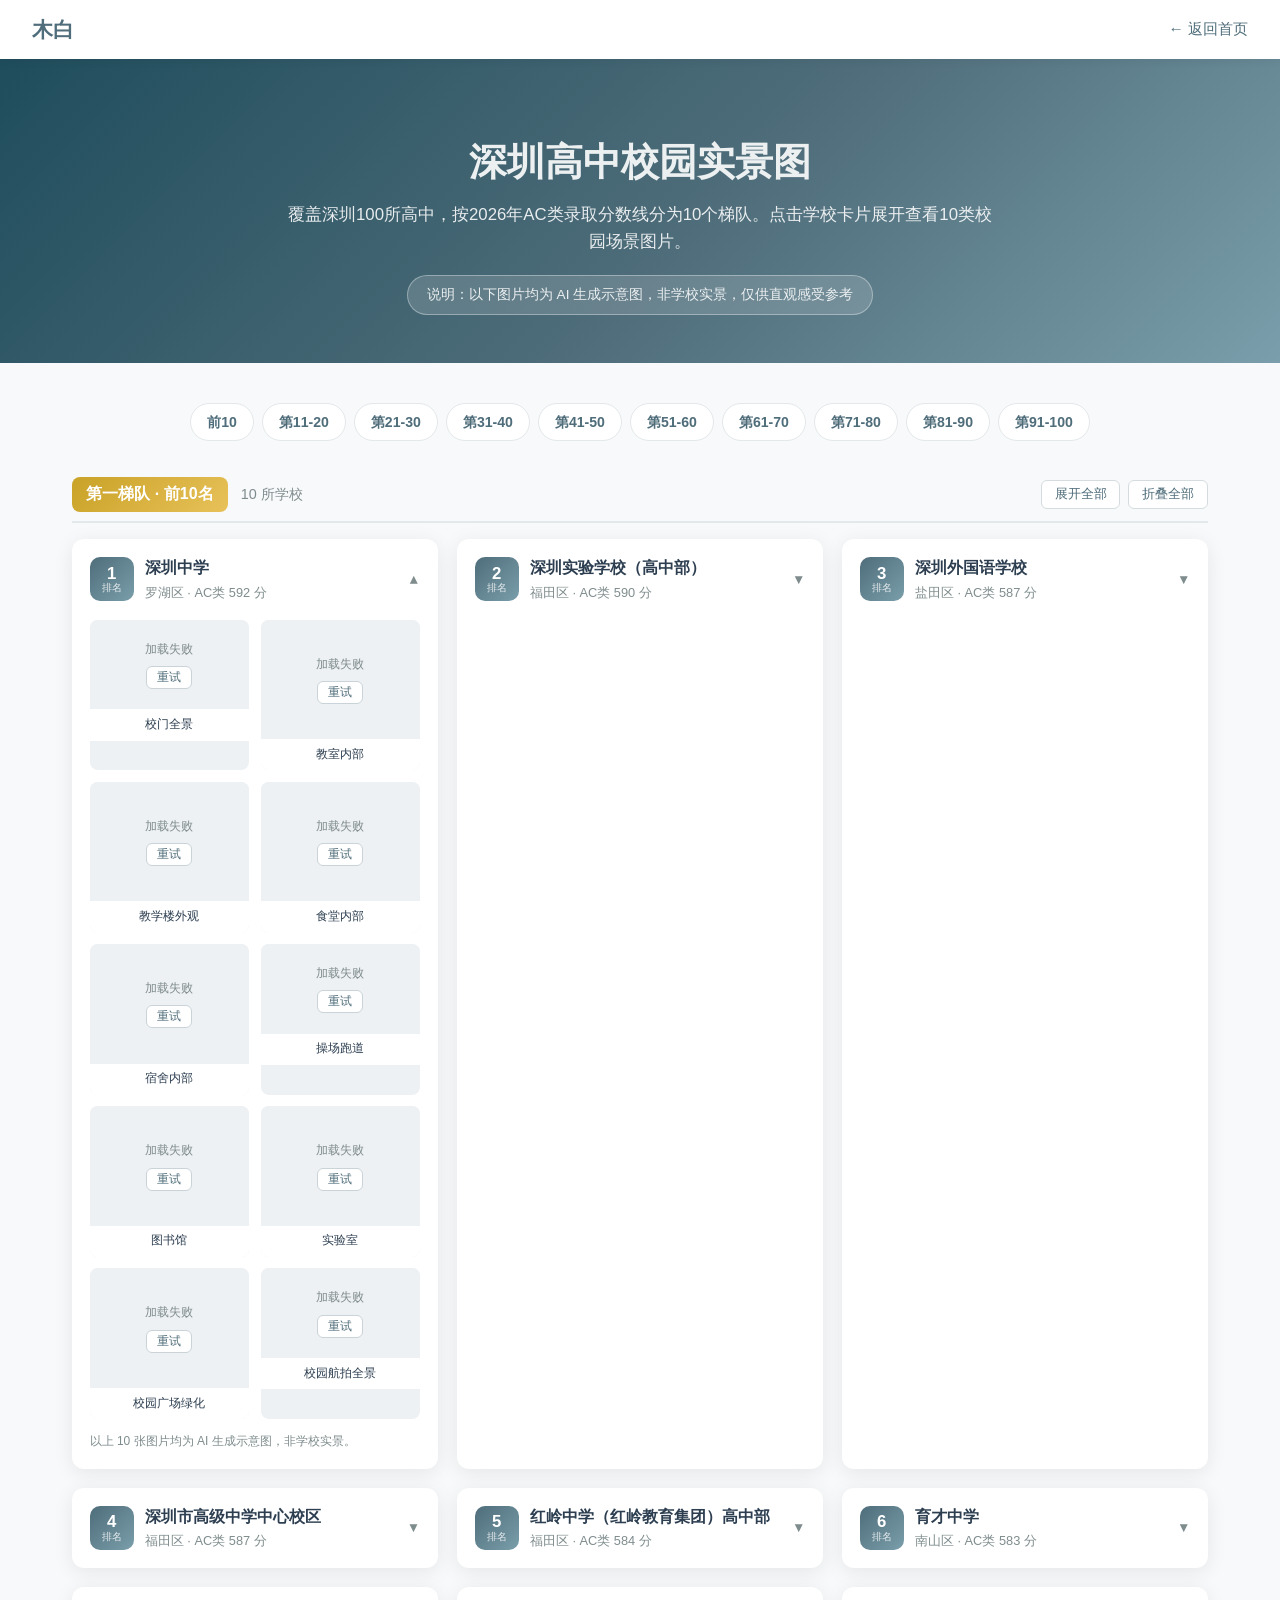
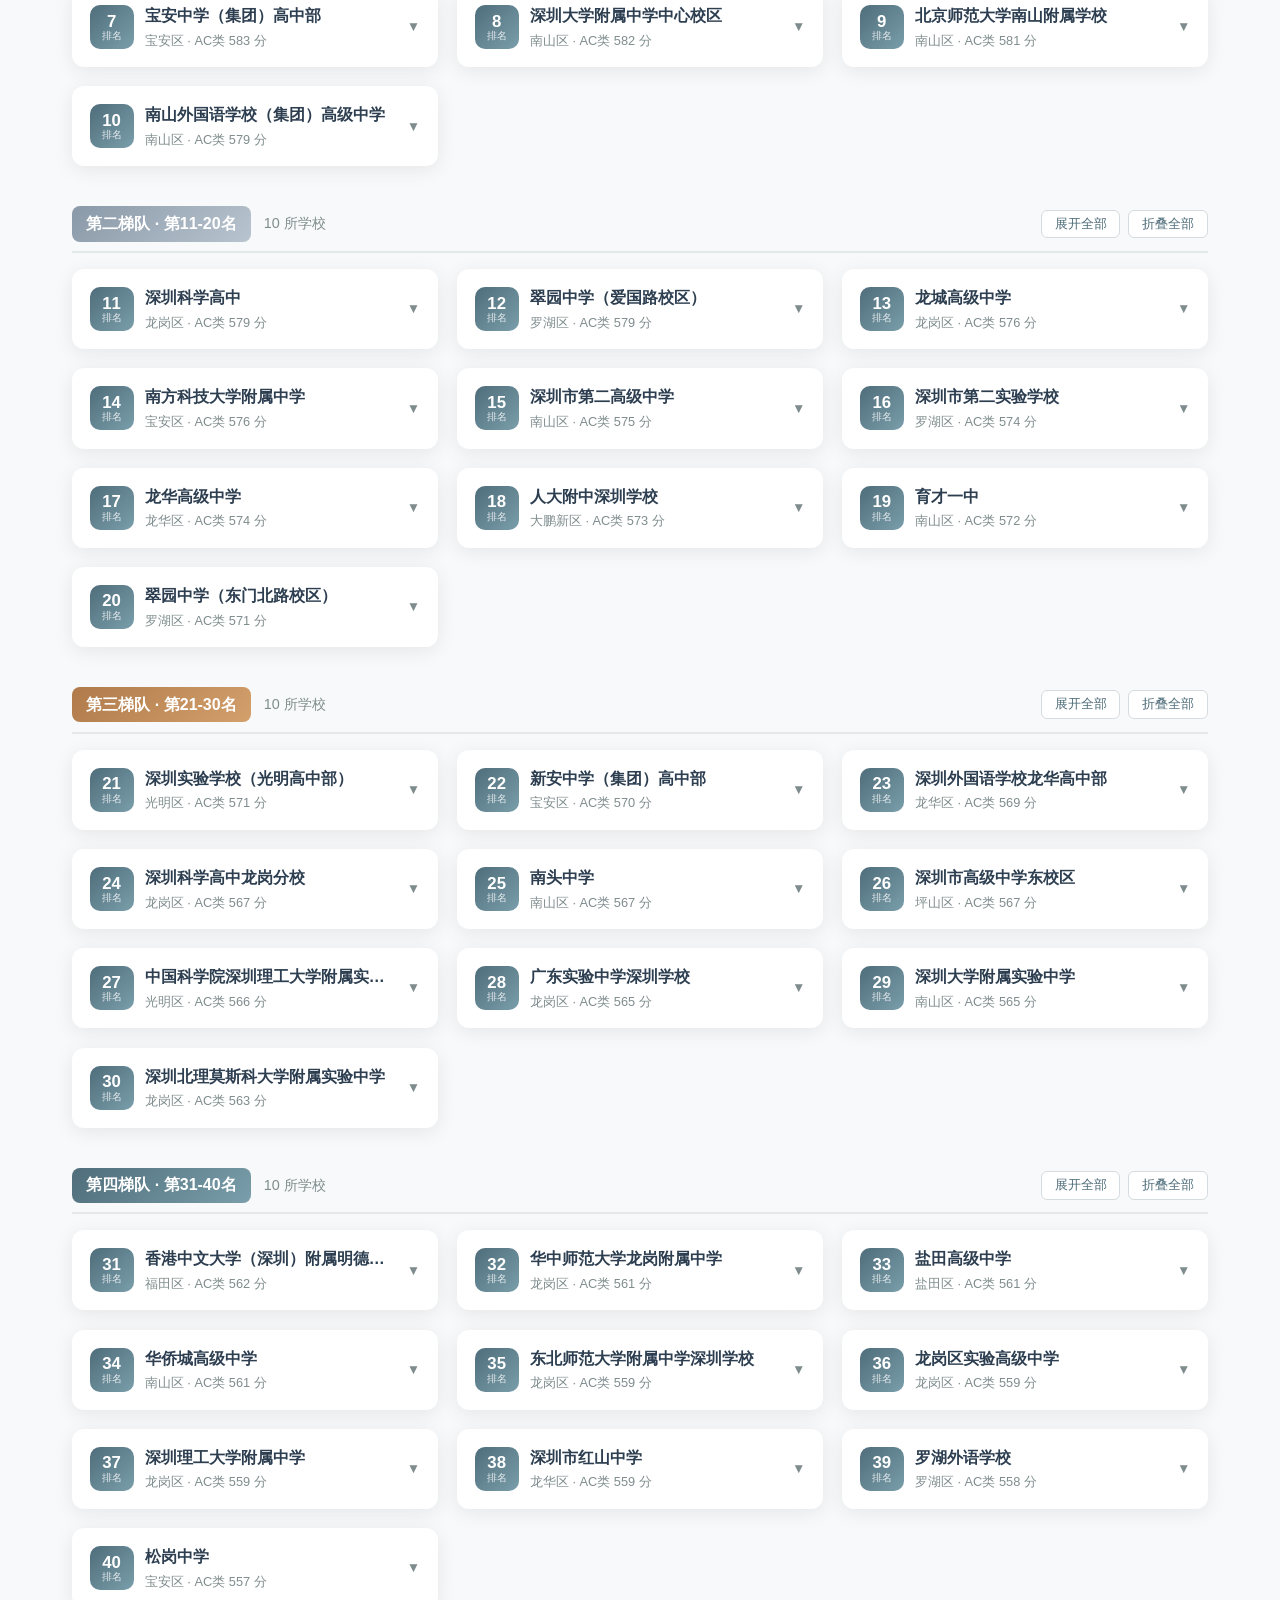
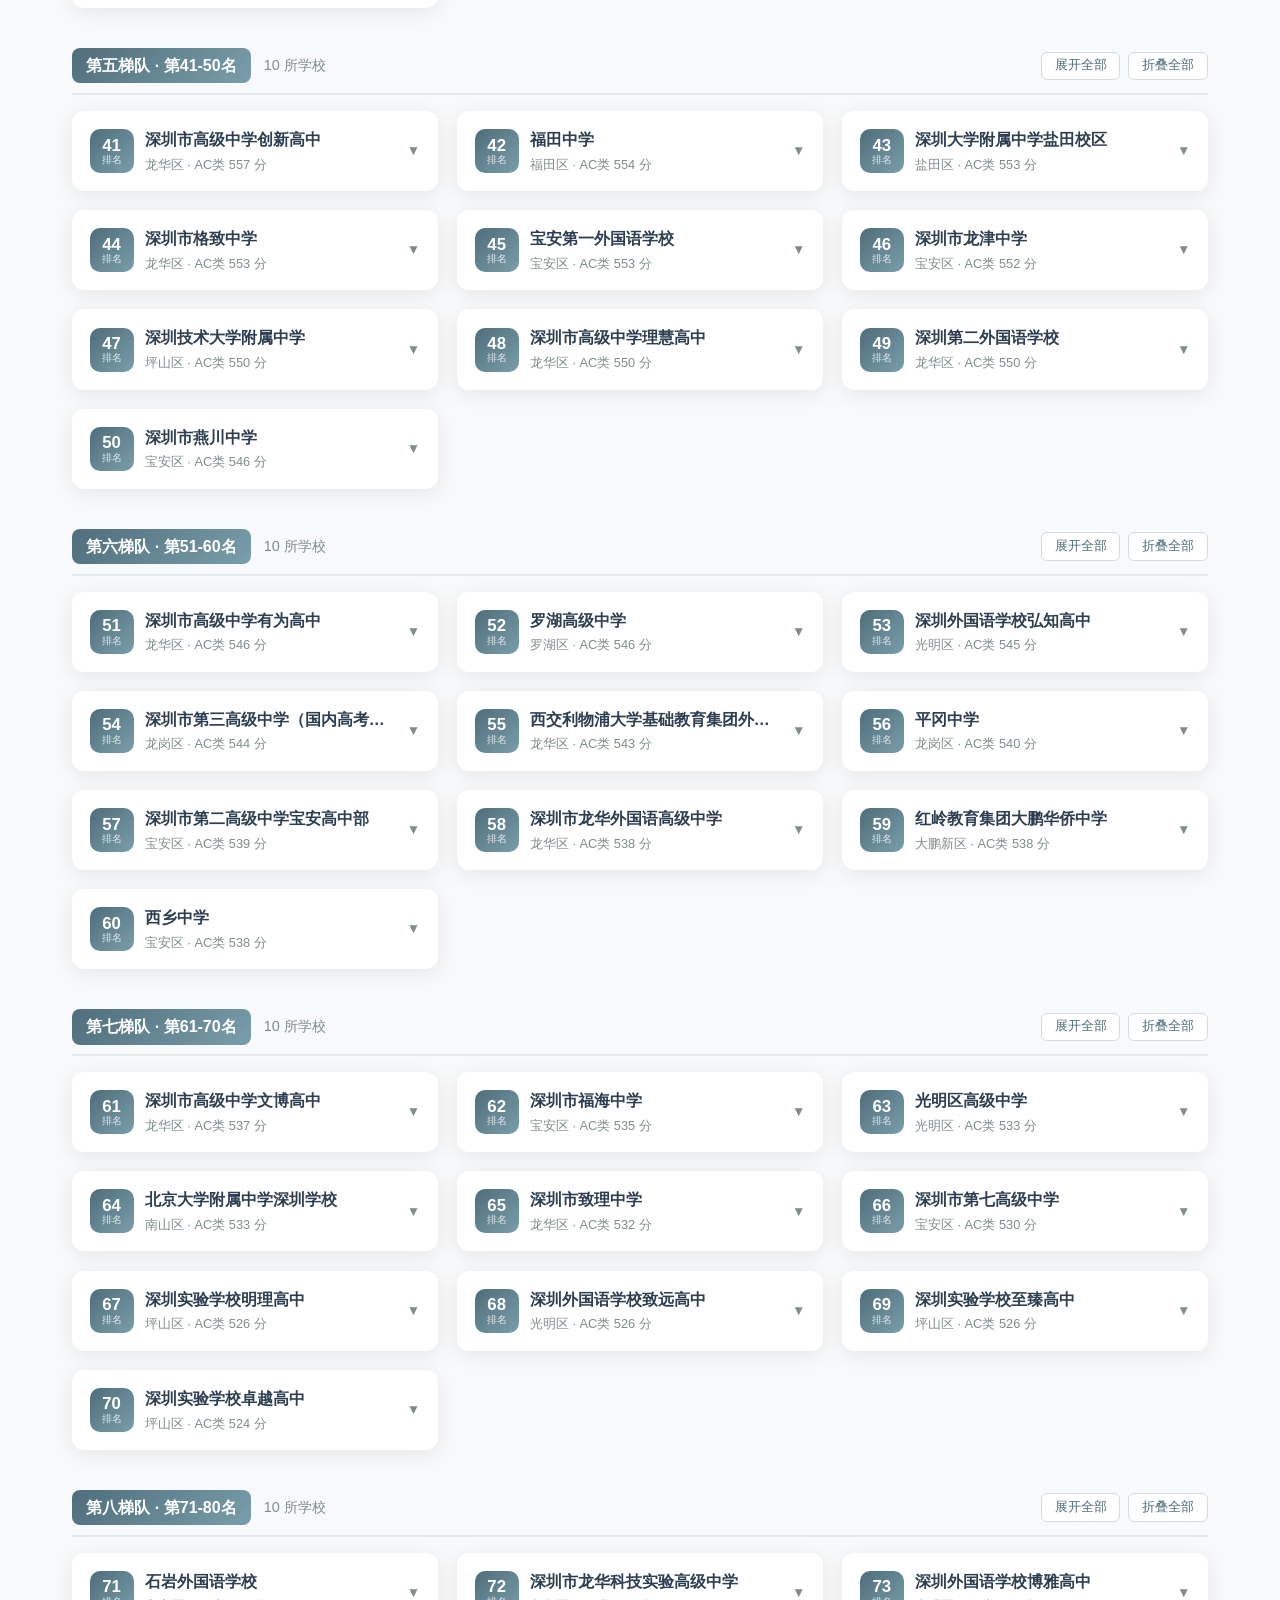
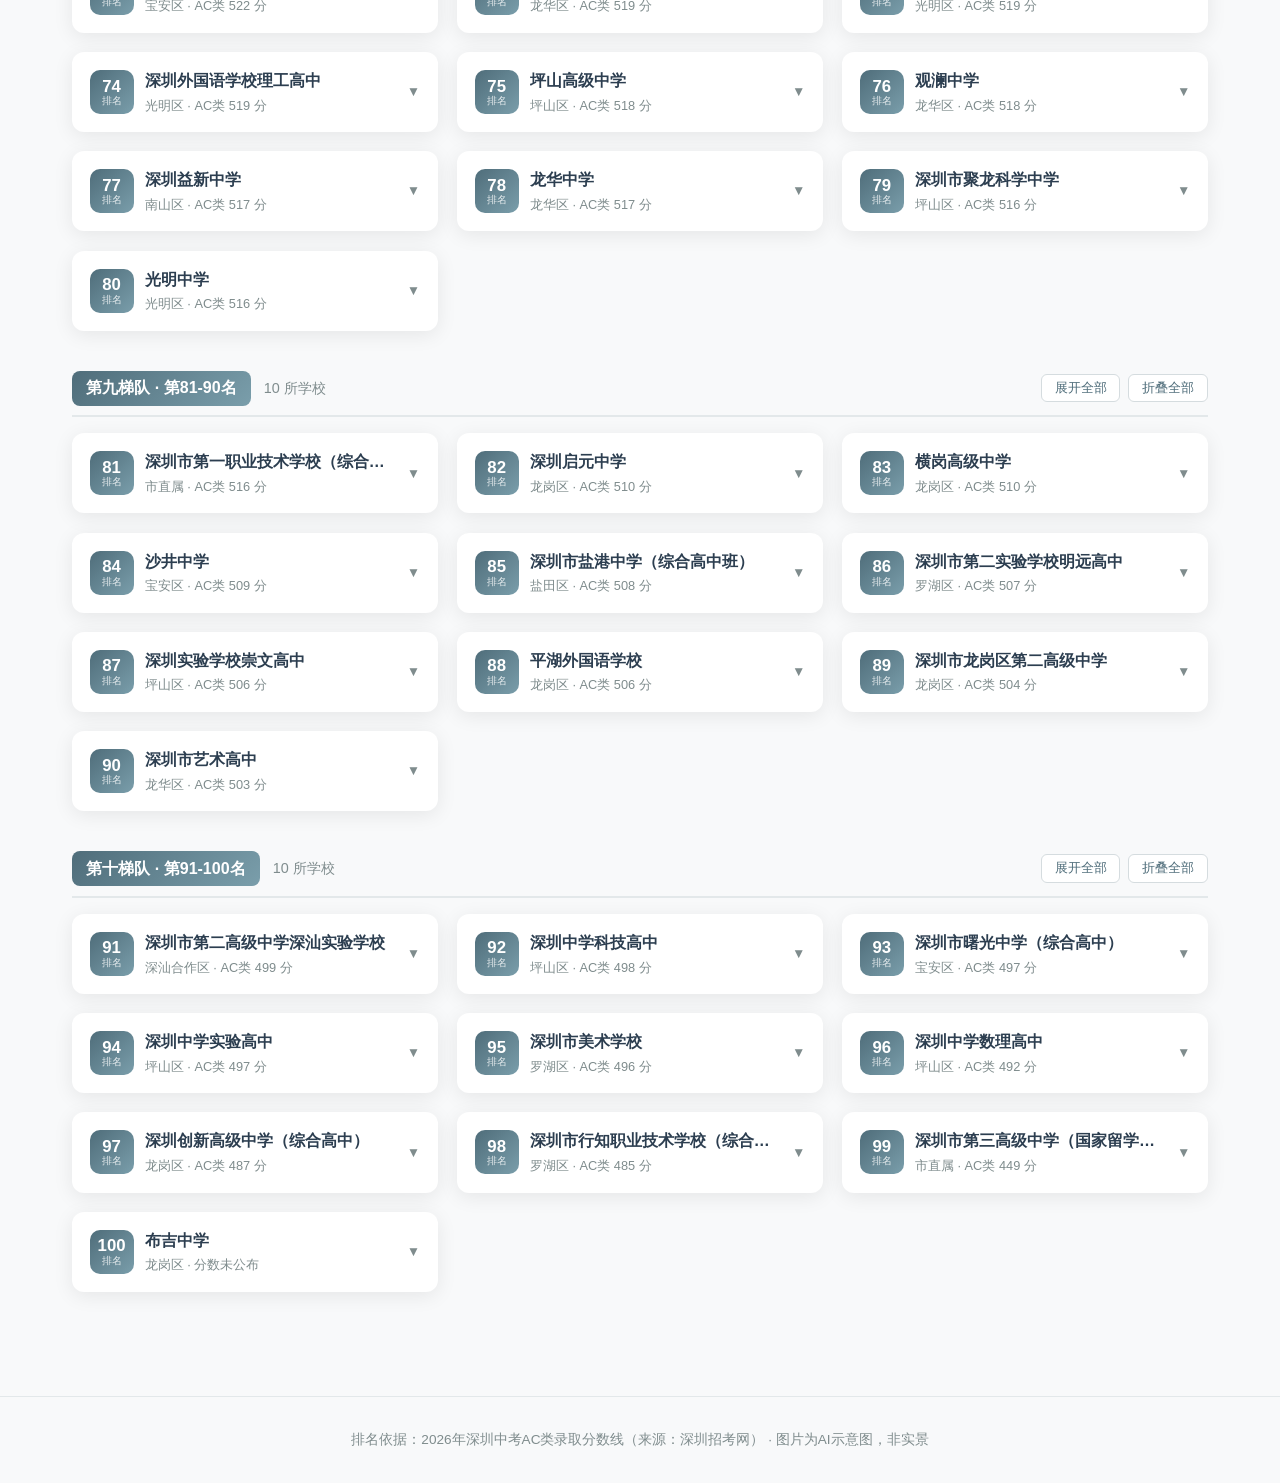
==== campus-gallery/index.html @ 6fadd3e1 "Add files via upload" ====
<!DOCTYPE html>
<html lang="zh-CN">
<head>
<meta charset="UTF-8">
<meta name="viewport" content="width=device-width, initial-scale=1.0">
<meta name="description" content="深圳100所高中校园实景图（AI示意图），按录取分数线分为10个梯队，每所学校含校门全景、教室、食堂、宿舍、操场、图书馆等10类图片。">
<meta property="og:title" content="深圳高中校园实景图 - 木白">
<meta property="og:description" content="100所高中按梯队分层展示，每所10类校园场景AI示意图。">
<meta property="og:type" content="website">
<meta property="og:url" content="https://mubai.net.cn/campus-gallery/">
<meta property="og:image" content="https://mubai.net.cn/avatar.jpg">
<link rel="canonical" href="https://mubai.net.cn/campus-gallery/">
<link rel="icon" href="../avatar.jpg" type="image/jpeg">
<link rel="apple-touch-icon" href="../avatar.jpg">
<title>深圳高中校园实景图 - 木白</title>
<style>
* { margin: 0; padding: 0; box-sizing: border-box; }

:root {
    --primary: #4f6d7a;
    --primary-light: #7a9eab;
    --accent: #e8a87c;
    --bg-light: #f8f9fa;
    --text-dark: #2c3e50;
    --text-light: #ecf0f1;
    --text-muted: #7f8c8d;
    --card-bg: #ffffff;
    --border-radius: 12px;
    --shadow: 0 4px 20px rgba(0, 0, 0, 0.08);
    --shadow-hover: 0 8px 30px rgba(0, 0, 0, 0.15);
    --transition: all 0.3s ease;
}

html { scroll-behavior: smooth; }

body {
    font-family: -apple-system, BlinkMacSystemFont, "Segoe UI", "PingFang SC", "Hiragino Sans GB", "Microsoft YaHei", sans-serif;
    background: var(--bg-light);
    color: var(--text-dark);
    line-height: 1.6;
}

nav {
    position: sticky;
    top: 0;
    width: 100%;
    background: rgba(255, 255, 255, 0.95);
    backdrop-filter: blur(10px);
    box-shadow: 0 2px 10px rgba(0, 0, 0, 0.05);
    z-index: 100;
    display: flex;
    justify-content: space-between;
    align-items: center;
    padding: 0.8rem 2rem;
}
nav .logo { font-size: 1.3rem; font-weight: 700; color: var(--primary); text-decoration: none; }
nav .back-btn { text-decoration: none; color: var(--primary); font-size: 0.95rem; font-weight: 500; transition: var(--transition); }
nav .back-btn:hover { color: var(--accent); }

.page-hero {
    background: linear-gradient(135deg, #1f4d5c 0%, #4f6d7a 55%, #7a9eab 100%);
    color: var(--text-light);
    padding: 4.5rem 2rem 3rem;
    text-align: center;
}
.page-hero h1 { font-size: 2.4rem; font-weight: 700; margin-bottom: 0.6rem; }
.page-hero p { font-size: 1.05rem; color: rgba(255, 255, 255, 0.88); max-width: 720px; margin: 0 auto; }
.hero-note {
    display: inline-block;
    margin-top: 1.2rem;
    padding: 0.5rem 1.2rem;
    background: rgba(255, 255, 255, 0.15);
    border: 1px solid rgba(255, 255, 255, 0.35);
    border-radius: 999px;
    font-size: 0.85rem;
}

.container { max-width: 1200px; margin: 0 auto; padding: 2.5rem 2rem 4rem; }

.tier-nav {
    display: flex;
    flex-wrap: wrap;
    gap: 0.5rem;
    justify-content: center;
    margin-bottom: 2.2rem;
}
.tier-nav a {
    padding: 0.45rem 1rem;
    background: var(--card-bg);
    border: 1px solid #e3e8ea;
    border-radius: 999px;
    color: var(--primary);
    text-decoration: none;
    font-size: 0.88rem;
    font-weight: 600;
    transition: var(--transition);
}
.tier-nav a:hover { background: var(--primary); color: #fff; }

.tier-section { margin-bottom: 2.5rem; }

.tier-header {
    display: flex;
    align-items: center;
    gap: 0.8rem;
    flex-wrap: wrap;
    margin-bottom: 1rem;
    padding-bottom: 0.6rem;
    border-bottom: 2px solid #e3e8ea;
}
.tier-badge {
    padding: 0.3rem 0.9rem;
    border-radius: 8px;
    color: #fff;
    font-weight: 700;
    font-size: 1rem;
}
.tier-1 .tier-badge { background: linear-gradient(135deg, #c9a227, #e8c15a); }
.tier-2 .tier-badge { background: linear-gradient(135deg, #8a99a8, #b8c4cf); }
.tier-3 .tier-badge { background: linear-gradient(135deg, #b07a4a, #d3a06c); }
.tier-badge.tier-default { background: linear-gradient(135deg, #4f6d7a, #7a9eab); }
.tier-range { font-size: 0.9rem; color: var(--text-muted); }
.tier-actions { margin-left: auto; display: flex; gap: 0.5rem; }
.tier-actions button {
    padding: 0.3rem 0.8rem;
    border: 1px solid #d5dcdf;
    background: #fff;
    border-radius: 6px;
    color: var(--primary);
    font-size: 0.8rem;
    cursor: pointer;
    transition: var(--transition);
}
.tier-actions button:hover { background: var(--primary); color: #fff; border-color: var(--primary); }

.school-grid {
    display: grid;
    grid-template-columns: repeat(auto-fill, minmax(340px, 1fr));
    gap: 1.2rem;
}

.school-card {
    background: var(--card-bg);
    border-radius: var(--border-radius);
    box-shadow: var(--shadow);
    overflow: hidden;
    transition: var(--transition);
}
.school-card:hover { box-shadow: var(--shadow-hover); }

.school-head {
    display: flex;
    align-items: center;
    gap: 0.7rem;
    padding: 1rem 1.1rem;
    cursor: pointer;
    user-select: none;
}
.rank-badge {
    flex-shrink: 0;
    width: 44px;
    height: 44px;
    border-radius: 10px;
    background: linear-gradient(135deg, var(--primary), var(--primary-light));
    color: #fff;
    display: flex;
    flex-direction: column;
    align-items: center;
    justify-content: center;
    line-height: 1.1;
}
.rank-badge .rk-num { font-size: 1.05rem; font-weight: 700; }
.rank-badge .rk-label { font-size: 0.6rem; opacity: 0.85; }
.school-meta { flex: 1; min-width: 0; }
.school-name {
    font-size: 1rem;
    font-weight: 700;
    white-space: nowrap;
    overflow: hidden;
    text-overflow: ellipsis;
}
.school-sub { font-size: 0.8rem; color: var(--text-muted); margin-top: 2px; }
.expand-arrow {
    flex-shrink: 0;
    font-size: 0.85rem;
    color: var(--text-muted);
    transition: transform 0.3s ease;
}
.school-card.open .expand-arrow { transform: rotate(180deg); }

.school-body {
    display: none;
    padding: 0 1.1rem 1.1rem;
}
.school-card.open .school-body { display: block; }

.photo-grid {
    display: grid;
    grid-template-columns: repeat(2, 1fr);
    gap: 0.7rem;
}
.photo-item { border-radius: 8px; overflow: hidden; background: #eef1f3; }
.photo-frame {
    position: relative;
    width: 100%;
    aspect-ratio: 4 / 3;
    background: #eef1f3;
}
.photo-frame.wide { aspect-ratio: 16 / 9; }
.photo-frame img {
    position: absolute;
    inset: 0;
    width: 100%;
    height: 100%;
    object-fit: cover;
    display: block;
    cursor: zoom-in;
}
.photo-loading {
    position: absolute;
    inset: 0;
    display: flex;
    flex-direction: column;
    align-items: center;
    justify-content: center;
    gap: 6px;
    color: var(--text-muted);
    font-size: 0.72rem;
}
.spinner {
    width: 22px;
    height: 22px;
    border: 3px solid #d5dcdf;
    border-top-color: var(--primary);
    border-radius: 50%;
    animation: spin 0.9s linear infinite;
}
@keyframes spin { to { transform: rotate(360deg); } }
.photo-error {
    position: absolute;
    inset: 0;
    display: none;
    flex-direction: column;
    align-items: center;
    justify-content: center;
    gap: 4px;
    color: var(--text-muted);
    font-size: 0.72rem;
    text-align: center;
    padding: 6px;
}
.photo-error button {
    margin-top: 4px;
    padding: 3px 10px;
    border: 1px solid #c9d3d8;
    background: #fff;
    border-radius: 6px;
    font-size: 0.72rem;
    color: var(--primary);
    cursor: pointer;
}
.photo-label {
    padding: 0.35rem 0.5rem;
    font-size: 0.78rem;
    color: var(--text-dark);
    background: #fff;
    text-align: center;
}

.ai-note {
    margin-top: 0.8rem;
    font-size: 0.75rem;
    color: var(--text-muted);
}

/* 灯箱 */
.modal-overlay {
    position: fixed;
    inset: 0;
    background: rgba(0, 0, 0, 0.85);
    display: none;
    align-items: center;
    justify-content: center;
    z-index: 1000;
    padding: 2rem;
}
.modal-overlay.active { display: flex; }
.modal-content { position: relative; max-width: 1000px; width: 100%; text-align: center; }
.modal-content img { max-width: 100%; max-height: 78vh; border-radius: 10px; }
.modal-caption { color: #fff; margin-top: 0.8rem; font-size: 0.95rem; }
.modal-close {
    position: absolute;
    top: -14px;
    right: -8px;
    width: 36px;
    height: 36px;
    border-radius: 50%;
    border: none;
    background: #fff;
    color: var(--text-dark);
    font-size: 1.2rem;
    cursor: pointer;
    box-shadow: 0 2px 10px rgba(0,0,0,0.3);
}

.page-footer {
    text-align: center;
    padding: 2rem;
    color: var(--text-muted);
    font-size: 0.85rem;
    border-top: 1px solid #e3e8ea;
}

@media (max-width: 640px) {
    .page-hero h1 { font-size: 1.7rem; }
    .container { padding: 1.5rem 1rem 3rem; }
    .school-grid { grid-template-columns: 1fr; }
    .tier-actions { margin-left: 0; }
}
</style>
</head>
<body>

<nav>
    <a href="../index.html" class="logo">木白</a>
    <a href="../index.html" class="back-btn">← 返回首页</a>
</nav>

<header class="page-hero">
    <h1>深圳高中校园实景图</h1>
    <p>覆盖深圳100所高中，按2026年AC类录取分数线分为10个梯队。点击学校卡片展开查看10类校园场景图片。</p>
    <span class="hero-note">说明：以下图片均为 AI 生成示意图，非学校实景，仅供直观感受参考</span>
</header>

<div class="container">
    <div class="tier-nav" id="tierNav"></div>
    <div id="tierContainer"></div>
</div>

<div class="modal-overlay" id="imageModal" onclick="closeModal()">
    <div class="modal-content" onclick="event.stopPropagation()">
        <button class="modal-close" onclick="closeModal()">×</button>
        <img id="modalImg" src="" alt="">
        <div class="modal-caption" id="modalCaption"></div>
    </div>
</div>

<footer class="page-footer">
    排名依据：2026年深圳中考AC类录取分数线（来源：深圳招考网） · 图片为AI示意图，非实景
</footer>

<script>
const SCHOOLS = [
["深圳中学","罗湖区",592],["深圳实验学校（高中部）","福田区",590],["深圳外国语学校","盐田区",587],["深圳市高级中学中心校区","福田区",587],["红岭中学（红岭教育集团）高中部","福田区",584],["育才中学","南山区",583],["宝安中学（集团）高中部","宝安区",583],["深圳大学附属中学中心校区","南山区",582],["北京师范大学南山附属学校","南山区",581],["南山外国语学校（集团）高级中学","南山区",579],
["深圳科学高中","龙岗区",579],["翠园中学（爱国路校区）","罗湖区",579],["龙城高级中学","龙岗区",576],["南方科技大学附属中学","宝安区",576],["深圳市第二高级中学","南山区",575],["深圳市第二实验学校","罗湖区",574],["龙华高级中学","龙华区",574],["人大附中深圳学校","大鹏新区",573],["育才一中","南山区",572],["翠园中学（东门北路校区）","罗湖区",571],
["深圳实验学校（光明高中部）","光明区",571],["新安中学（集团）高中部","宝安区",570],["深圳外国语学校龙华高中部","龙华区",569],["深圳科学高中龙岗分校","龙岗区",567],["南头中学","南山区",567],["深圳市高级中学东校区","坪山区",567],["中国科学院深圳理工大学附属实验高级中学","光明区",566],["广东实验中学深圳学校","龙岗区",565],["深圳大学附属实验中学","南山区",565],["深圳北理莫斯科大学附属实验中学","龙岗区",563],
["香港中文大学（深圳）附属明德高级中学","福田区",562],["华中师范大学龙岗附属中学","龙岗区",561],["盐田高级中学","盐田区",561],["华侨城高级中学","南山区",561],["东北师范大学附属中学深圳学校","龙岗区",559],["龙岗区实验高级中学","龙岗区",559],["深圳理工大学附属中学","龙岗区",559],["深圳市红山中学","龙华区",559],["罗湖外语学校","罗湖区",558],["松岗中学","宝安区",557],
["深圳市高级中学创新高中","龙华区",557],["福田中学","福田区",554],["深圳大学附属中学盐田校区","盐田区",553],["深圳市格致中学","龙华区",553],["宝安第一外国语学校","宝安区",553],["深圳市龙津中学","宝安区",552],["深圳技术大学附属中学","坪山区",550],["深圳市高级中学理慧高中","龙华区",550],["深圳第二外国语学校","龙华区",550],["深圳市燕川中学","宝安区",546],
["深圳市高级中学有为高中","龙华区",546],["罗湖高级中学","罗湖区",546],["深圳外国语学校弘知高中","光明区",545],["深圳市第三高级中学（国内高考班）","龙岗区",544],["西交利物浦大学基础教育集团外国语高级中学","龙华区",543],["平冈中学","龙岗区",540],["深圳市第二高级中学宝安高中部","宝安区",539],["深圳市龙华外国语高级中学","龙华区",538],["红岭教育集团大鹏华侨中学","大鹏新区",538],["西乡中学","宝安区",538],
["深圳市高级中学文博高中","龙华区",537],["深圳市福海中学","宝安区",535],["光明区高级中学","光明区",533],["北京大学附属中学深圳学校","南山区",533],["深圳市致理中学","龙华区",532],["深圳市第七高级中学","宝安区",530],["深圳实验学校明理高中","坪山区",526],["深圳外国语学校致远高中","光明区",526],["深圳实验学校至臻高中","坪山区",526],["深圳实验学校卓越高中","坪山区",524],
["石岩外国语学校","宝安区",522],["深圳市龙华科技实验高级中学","龙华区",519],["深圳外国语学校博雅高中","光明区",519],["深圳外国语学校理工高中","光明区",519],["坪山高级中学","坪山区",518],["观澜中学","龙华区",518],["深圳益新中学","南山区",517],["龙华中学","龙华区",517],["深圳市聚龙科学中学","坪山区",516],["光明中学","光明区",516],
["深圳市第一职业技术学校（综合高中班）","市直属",516],["深圳启元中学","龙岗区",510],["横岗高级中学","龙岗区",510],["沙井中学","宝安区",509],["深圳市盐港中学（综合高中班）","盐田区",508],["深圳市第二实验学校明远高中","罗湖区",507],["深圳实验学校崇文高中","坪山区",506],["平湖外国语学校","龙岗区",506],["深圳市龙岗区第二高级中学","龙岗区",504],["深圳市艺术高中","龙华区",503],
["深圳市第二高级中学深汕实验学校","深汕合作区",499],["深圳中学科技高中","坪山区",498],["深圳市曙光中学（综合高中）","宝安区",497],["深圳中学实验高中","坪山区",497],["深圳市美术学校","罗湖区",496],["深圳中学数理高中","坪山区",492],["深圳创新高级中学（综合高中）","龙岗区",487],["深圳市行知职业技术学校（综合高中班）","罗湖区",485],["深圳市第三高级中学（国家留学基金会自费出国留学班）","市直属",449],["布吉中学","龙岗区",null]
];

const PHOTO_TYPES = [
  { label: "校门全景", desc: "学校正门全景，气派的校门与校名石碑，白天自然光", size: "landscape_16_9" },
  { label: "教室内部", desc: "教室内部，整齐排列的课桌椅、黑板与多媒体教学设备，明亮采光", size: "landscape_4_3" },
  { label: "教学楼外观", desc: "教学楼外观，现代化中学校园建筑立面，蓝天白云", size: "landscape_4_3" },
  { label: "食堂内部", desc: "学生食堂内部，干净整洁的餐桌椅与打饭窗口，明亮灯光", size: "landscape_4_3" },
  { label: "宿舍内部", desc: "学生宿舍内部，上下铺床铺与储物柜，整洁温馨", size: "landscape_4_3" },
  { label: "操场跑道", desc: "标准田径操场，红色塑胶跑道与绿色足球场，晴朗天气", size: "landscape_16_9" },
  { label: "图书馆", desc: "学校图书馆内部，成排书架与阅读桌椅，安静明亮", size: "landscape_4_3" },
  { label: "实验室", desc: "理科实验室，实验台、显微镜与仪器设备，现代教学环境", size: "landscape_4_3" },
  { label: "校园广场绿化", desc: "校园中心广场与绿化景观，树木草坪与步道，生机盎然", size: "landscape_4_3" },
  { label: "校园航拍全景", desc: "校园鸟瞰航拍全景，教学楼、操场、绿化带尽收眼底，黄昏光线", size: "landscape_16_9" }
];

const API_BASE = "https://trae-api-cn.mchost.guru/api/ide/v1/text_to_image";

function buildImageUrl(schoolName, type) {
    const prompt = "中国深圳" + schoolName + "的" + type.label + "，" + type.desc +
        "，写实摄影风格，高清细节，真实校园氛围，画面中不出现任何文字水印";
    return API_BASE + "?prompt=" + encodeURIComponent(prompt) + "&image_size=" + type.size;
}

function tierName(i) {
    if (i === 0) return "第一梯队 · 前10名";
    if (i === 9) return "第十梯队 · 第91-100名";
    return "第" + ["一","二","三","四","五","六","七","八","九","十"][i] + "梯队 · 第" + (i * 10 + 1) + "-" + (i * 10 + 10) + "名";
}

function escapeHtml(s) {
    return String(s).replace(/&/g, "&amp;").replace(/</g, "&lt;").replace(/>/g, "&gt;").replace(/"/g, "&quot;").replace(/'/g, "&#39;");
}

function renderTiers() {
    const nav = document.getElementById("tierNav");
    const container = document.getElementById("tierContainer");
    let navHtml = "", bodyHtml = "";

    for (let t = 0; t < 10; t++) {
        const schools = SCHOOLS.slice(t * 10, t * 10 + 10);
        const anchor = "tier-" + (t + 1);
        navHtml += '<a href="#' + anchor + '">' + (t === 0 ? "前10" : "第" + (t * 10 + 1) + "-" + (t * 10 + 10)) + "</a>";

        let cardsHtml = "";
        schools.forEach(function (s, idx) {
            const rank = t * 10 + idx + 1;
            const scoreTxt = s[2] === null ? "分数未公布" : "AC类 " + s[2] + " 分";
            cardsHtml +=
                '<div class="school-card" id="school-' + rank + '">' +
                    '<div class="school-head" onclick="toggleSchool(' + rank + ')">' +
                        '<div class="rank-badge"><span class="rk-num">' + rank + '</span><span class="rk-label">排名</span></div>' +
                        '<div class="school-meta">' +
                            '<div class="school-name" title="' + escapeHtml(s[0]) + '">' + escapeHtml(s[0]) + "</div>" +
                            '<div class="school-sub">' + escapeHtml(s[1]) + " · " + scoreTxt + "</div>" +
                        "</div>" +
                        '<span class="expand-arrow">▼</span>' +
                    "</div>" +
                    '<div class="school-body"><div class="photo-grid" data-school="' + rank + '"></div>' +
                    '<p class="ai-note">以上 10 张图片均为 AI 生成示意图，非学校实景。</p></div>' +
                "</div>";
        });

        bodyHtml +=
            '<section class="tier-section tier-' + (t < 3 ? t + 1 : "default") + '" id="' + anchor + '">' +
                '<div class="tier-header">' +
                    '<span class="tier-badge ' + (t >= 3 ? "tier-default" : "") + '">' + tierName(t) + "</span>" +
                    '<span class="tier-range">' + schools.length + " 所学校</span>" +
                    '<div class="tier-actions">' +
                        '<button onclick="setTierOpen(' + t + ', true)">展开全部</button>' +
                        '<button onclick="setTierOpen(' + t + ', false)">折叠全部</button>' +
                    "</div>" +
                "</div>" +
                '<div class="school-grid">' + cardsHtml + "</div>" +
            "</section>";
    }

    nav.innerHTML = navHtml;
    container.innerHTML = bodyHtml;
}

function toggleSchool(rank) {
    const card = document.getElementById("school-" + rank);
    const isOpen = card.classList.contains("open");
    if (isOpen) {
        card.classList.remove("open");
    } else {
        card.classList.add("open");
        loadPhotos(rank);
    }
}

function setTierOpen(t, open) {
    for (let i = 0; i < 10; i++) {
        const rank = t * 10 + i + 1;
        if (rank > SCHOOLS.length) break;
        const card = document.getElementById("school-" + rank);
        if (open && !card.classList.contains("open")) {
            card.classList.add("open");
            loadPhotos(rank, i * 220);
        } else if (!open) {
            card.classList.remove("open");
        }
    }
}

function loadPhotos(rank, staggerBase) {
    const grid = document.querySelector('.photo-grid[data-school="' + rank + '"]');
    if (grid.dataset.loaded === "1") return;
    grid.dataset.loaded = "1";

    const school = SCHOOLS[rank - 1];
    PHOTO_TYPES.forEach(function (type, i) {
        const item = document.createElement("div");
        item.className = "photo-item";
        item.innerHTML =
            '<div class="photo-frame ' + (type.size === "landscape_16_9" ? "wide" : "") + '">' +
                '<div class="photo-loading"><div class="spinner"></div><span>AI生成中，约需数秒</span></div>' +
                '<div class="photo-error"><span>加载失败</span><button type="button">重试</button></div>' +
            "</div>" +
            '<div class="photo-label">' + type.label + "</div>";
        grid.appendChild(item);

        const frame = item.querySelector(".photo-frame");
        const loading = item.querySelector(".photo-loading");
        const errorBox = item.querySelector(".photo-error");
        const retryBtn = item.querySelector(".photo-error button");

        function start(delay) {
            loading.style.display = "flex";
            errorBox.style.display = "none";
            setTimeout(function () {
                const img = new Image();
                img.alt = school[0] + " " + type.label + "（AI示意图）";
                img.onload = function () {
                    loading.style.display = "none";
                    frame.appendChild(img);
                    img.onclick = function () { openModal(img.src, school[0] + " · " + type.label + "（AI示意图，非实景）"); };
                };
                img.onerror = function () {
                    loading.style.display = "none";
                    errorBox.style.display = "flex";
                };
                img.src = buildImageUrl(school[0], type);
            }, delay);
        }

        retryBtn.onclick = function () { start(0); };
        start((staggerBase || 0) + i * 160);
    });
}

function openModal(url, caption) {
    document.getElementById("modalImg").src = url;
    document.getElementById("modalCaption").textContent = caption;
    document.getElementById("imageModal").classList.add("active");
}
function closeModal() {
    document.getElementById("imageModal").classList.remove("active");
}
document.addEventListener("keydown", function (e) {
    if (e.key === "Escape") closeModal();
});

renderTiers();
toggleSchool(1);
</script>
</body>
</html>
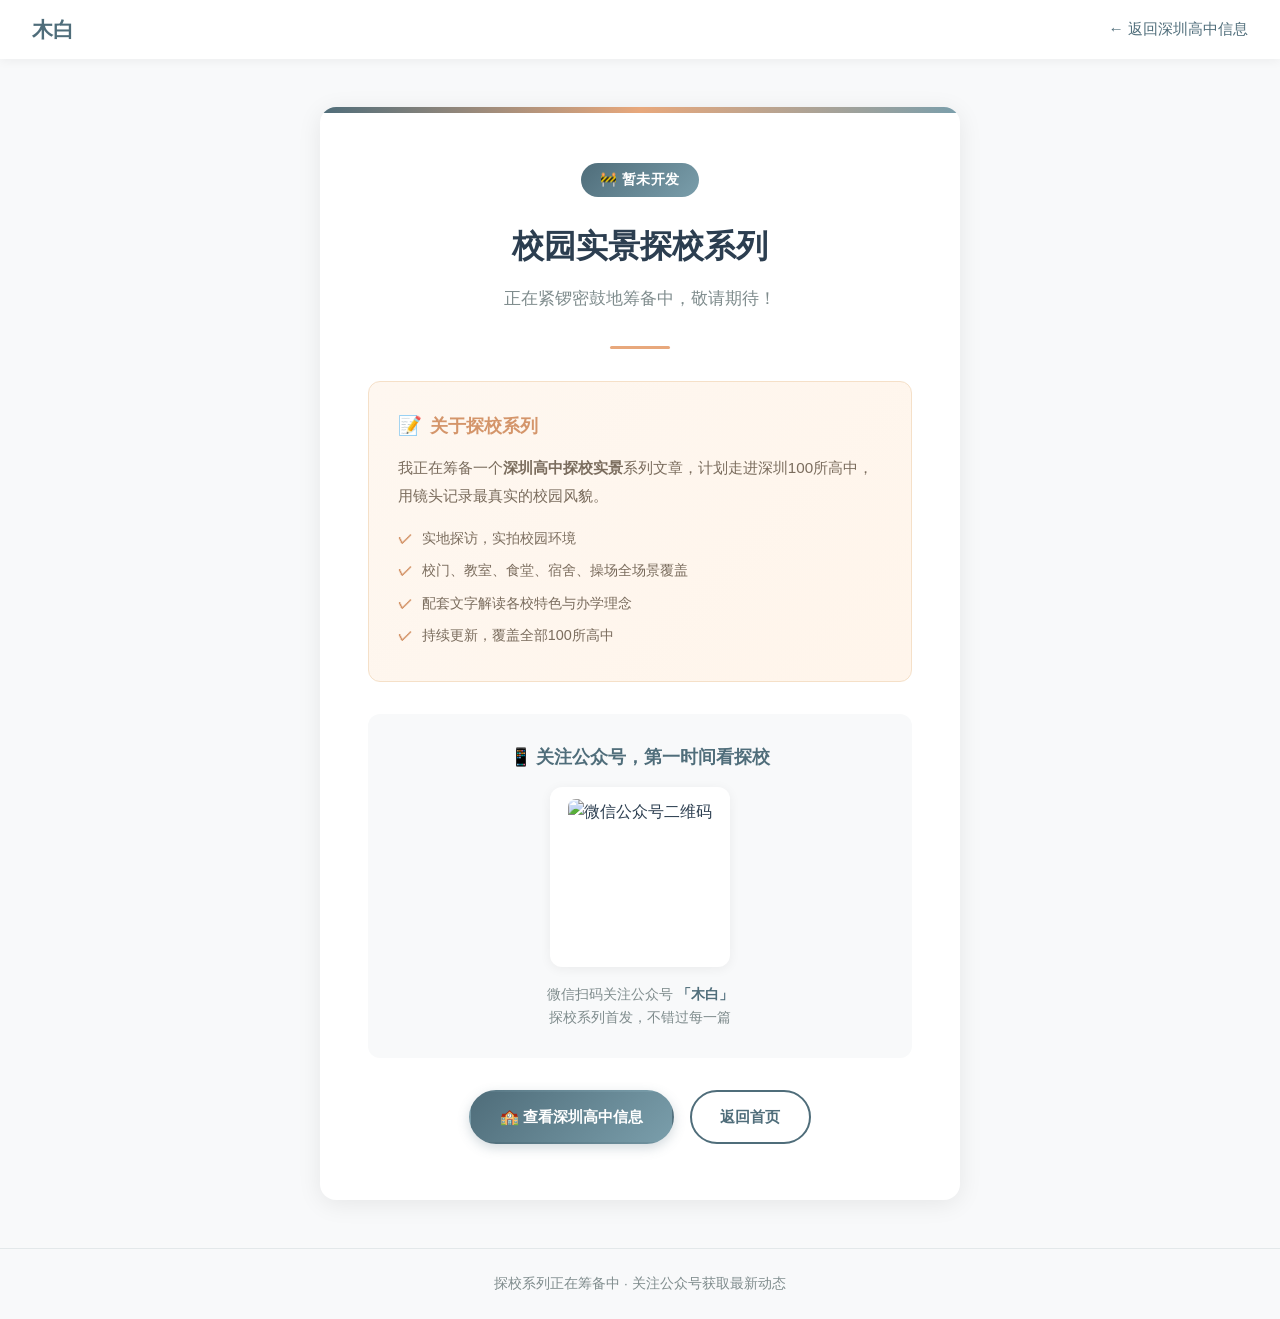
==== commit 6c3bac62: "Add files via upload" ====
--- a/campus-gallery/index.html
+++ b/campus-gallery/index.html
@@ -3,16 +3,16 @@
 <head>
 <meta charset="UTF-8">
 <meta name="viewport" content="width=device-width, initial-scale=1.0">
-<meta name="description" content="深圳100所高中校园实景图（AI示意图），按录取分数线分为10个梯队，每所学校含校门全景、教室、食堂、宿舍、操场、图书馆等10类图片。">
-<meta property="og:title" content="深圳高中校园实景图 - 木白">
-<meta property="og:description" content="100所高中按梯队分层展示，每所10类校园场景AI示意图。">
+<meta name="description" content="深圳高中校园实景探校系列 - 敬请期待。关注公众号获取深圳100所高中实地探校实拍图文。">
+<meta property="og:title" content="校园实景探校 - 敬请期待 | 木白">
+<meta property="og:description" content="深圳高中校园实景探校系列正在筹备中，关注公众号获取第一手探校实拍图文。">
 <meta property="og:type" content="website">
 <meta property="og:url" content="https://mubai.net.cn/campus-gallery/">
 <meta property="og:image" content="https://mubai.net.cn/avatar.jpg">
 <link rel="canonical" href="https://mubai.net.cn/campus-gallery/">
 <link rel="icon" href="../avatar.jpg" type="image/jpeg">
 <link rel="apple-touch-icon" href="../avatar.jpg">
-<title>深圳高中校园实景图 - 木白</title>
+<title>校园实景探校 - 敬请期待 | 木白</title>
 <style>
 * { margin: 0; padding: 0; box-sizing: border-box; }
 
@@ -20,14 +20,15 @@
     --primary: #4f6d7a;
     --primary-light: #7a9eab;
     --accent: #e8a87c;
+    --accent-dark: #d4956a;
     --bg-light: #f8f9fa;
     --text-dark: #2c3e50;
     --text-light: #ecf0f1;
     --text-muted: #7f8c8d;
     --card-bg: #ffffff;
-    --border-radius: 12px;
-    --shadow: 0 4px 20px rgba(0, 0, 0, 0.08);
-    --shadow-hover: 0 8px 30px rgba(0, 0, 0, 0.15);
+    --border-radius: 16px;
+    --shadow: 0 4px 24px rgba(0, 0, 0, 0.08);
+    --shadow-hover: 0 8px 32px rgba(0, 0, 0, 0.12);
     --transition: all 0.3s ease;
 }
 
@@ -38,6 +39,9 @@
     background: var(--bg-light);
     color: var(--text-dark);
     line-height: 1.6;
+    min-height: 100vh;
+    display: flex;
+    flex-direction: column;
 }
 
 nav {
@@ -57,265 +61,232 @@
 nav .back-btn { text-decoration: none; color: var(--primary); font-size: 0.95rem; font-weight: 500; transition: var(--transition); }
 nav .back-btn:hover { color: var(--accent); }
 
-.page-hero {
-    background: linear-gradient(135deg, #1f4d5c 0%, #4f6d7a 55%, #7a9eab 100%);
-    color: var(--text-light);
-    padding: 4.5rem 2rem 3rem;
-    text-align: center;
-}
-.page-hero h1 { font-size: 2.4rem; font-weight: 700; margin-bottom: 0.6rem; }
-.page-hero p { font-size: 1.05rem; color: rgba(255, 255, 255, 0.88); max-width: 720px; margin: 0 auto; }
-.hero-note {
-    display: inline-block;
-    margin-top: 1.2rem;
-    padding: 0.5rem 1.2rem;
-    background: rgba(255, 255, 255, 0.15);
-    border: 1px solid rgba(255, 255, 255, 0.35);
-    border-radius: 999px;
-    font-size: 0.85rem;
-}
-
-.container { max-width: 1200px; margin: 0 auto; padding: 2.5rem 2rem 4rem; }
-
-.tier-nav {
-    display: flex;
-    flex-wrap: wrap;
-    gap: 0.5rem;
+.main-content {
+    flex: 1;
+    display: flex;
+    align-items: center;
     justify-content: center;
-    margin-bottom: 2.2rem;
-}
-.tier-nav a {
-    padding: 0.45rem 1rem;
-    background: var(--card-bg);
-    border: 1px solid #e3e8ea;
-    border-radius: 999px;
-    color: var(--primary);
-    text-decoration: none;
-    font-size: 0.88rem;
-    font-weight: 600;
-    transition: var(--transition);
-}
-.tier-nav a:hover { background: var(--primary); color: #fff; }
-
-.tier-section { margin-bottom: 2.5rem; }
-
-.tier-header {
-    display: flex;
-    align-items: center;
-    gap: 0.8rem;
-    flex-wrap: wrap;
-    margin-bottom: 1rem;
-    padding-bottom: 0.6rem;
-    border-bottom: 2px solid #e3e8ea;
-}
-.tier-badge {
-    padding: 0.3rem 0.9rem;
-    border-radius: 8px;
-    color: #fff;
-    font-weight: 700;
-    font-size: 1rem;
-}
-.tier-1 .tier-badge { background: linear-gradient(135deg, #c9a227, #e8c15a); }
-.tier-2 .tier-badge { background: linear-gradient(135deg, #8a99a8, #b8c4cf); }
-.tier-3 .tier-badge { background: linear-gradient(135deg, #b07a4a, #d3a06c); }
-.tier-badge.tier-default { background: linear-gradient(135deg, #4f6d7a, #7a9eab); }
-.tier-range { font-size: 0.9rem; color: var(--text-muted); }
-.tier-actions { margin-left: auto; display: flex; gap: 0.5rem; }
-.tier-actions button {
-    padding: 0.3rem 0.8rem;
-    border: 1px solid #d5dcdf;
-    background: #fff;
-    border-radius: 6px;
-    color: var(--primary);
-    font-size: 0.8rem;
-    cursor: pointer;
-    transition: var(--transition);
-}
-.tier-actions button:hover { background: var(--primary); color: #fff; border-color: var(--primary); }
-
-.school-grid {
-    display: grid;
-    grid-template-columns: repeat(auto-fill, minmax(340px, 1fr));
-    gap: 1.2rem;
-}
-
-.school-card {
+    padding: 3rem 1.5rem;
+}
+
+.coming-soon-card {
     background: var(--card-bg);
     border-radius: var(--border-radius);
     box-shadow: var(--shadow);
+    padding: 3.5rem 3rem;
+    max-width: 640px;
+    width: 100%;
+    text-align: center;
+    position: relative;
     overflow: hidden;
-    transition: var(--transition);
-}
-.school-card:hover { box-shadow: var(--shadow-hover); }
-
-.school-head {
-    display: flex;
-    align-items: center;
-    gap: 0.7rem;
-    padding: 1rem 1.1rem;
-    cursor: pointer;
-    user-select: none;
-}
-.rank-badge {
-    flex-shrink: 0;
-    width: 44px;
-    height: 44px;
-    border-radius: 10px;
+}
+
+.coming-soon-card::before {
+    content: '';
+    position: absolute;
+    top: 0;
+    left: 0;
+    right: 0;
+    height: 6px;
+    background: linear-gradient(90deg, var(--primary), var(--accent), var(--primary-light));
+}
+
+.badge {
+    display: inline-block;
+    padding: 0.4rem 1.2rem;
     background: linear-gradient(135deg, var(--primary), var(--primary-light));
     color: #fff;
-    display: flex;
-    flex-direction: column;
+    border-radius: 999px;
+    font-size: 0.85rem;
+    font-weight: 600;
+    margin-bottom: 1.5rem;
+    letter-spacing: 0.5px;
+}
+
+.coming-soon-card h1 {
+    font-size: 2rem;
+    font-weight: 700;
+    color: var(--text-dark);
+    margin-bottom: 0.8rem;
+}
+
+.coming-soon-card .subtitle {
+    font-size: 1.05rem;
+    color: var(--text-muted);
+    margin-bottom: 2rem;
+    line-height: 1.7;
+}
+
+.divider {
+    width: 60px;
+    height: 3px;
+    background: var(--accent);
+    border-radius: 2px;
+    margin: 0 auto 2rem;
+}
+
+.series-intro {
+    background: linear-gradient(135deg, #fef7f0 0%, #fff5eb 100%);
+    border: 1px solid #f5e0c8;
+    border-radius: 12px;
+    padding: 1.8rem;
+    margin-bottom: 2rem;
+    text-align: left;
+}
+
+.series-intro h3 {
+    font-size: 1.15rem;
+    color: var(--accent-dark);
+    margin-bottom: 0.8rem;
+    display: flex;
     align-items: center;
-    justify-content: center;
-    line-height: 1.1;
-}
-.rank-badge .rk-num { font-size: 1.05rem; font-weight: 700; }
-.rank-badge .rk-label { font-size: 0.6rem; opacity: 0.85; }
-.school-meta { flex: 1; min-width: 0; }
-.school-name {
-    font-size: 1rem;
+    gap: 0.5rem;
+}
+
+.series-intro h3::before {
+    content: '📝';
+    font-size: 1.2rem;
+}
+
+.series-intro p {
+    font-size: 0.95rem;
+    color: #7a6c5d;
+    line-height: 1.8;
+    margin-bottom: 0.6rem;
+}
+
+.series-intro ul {
+    list-style: none;
+    padding: 0;
+    margin-top: 0.8rem;
+}
+
+.series-intro li {
+    font-size: 0.9rem;
+    color: #7a6c5d;
+    padding: 0.3rem 0 0.3rem 1.5rem;
+    position: relative;
+}
+
+.series-intro li::before {
+    content: '✓';
+    position: absolute;
+    left: 0;
+    color: var(--accent-dark);
     font-weight: 700;
-    white-space: nowrap;
-    overflow: hidden;
-    text-overflow: ellipsis;
-}
-.school-sub { font-size: 0.8rem; color: var(--text-muted); margin-top: 2px; }
-.expand-arrow {
-    flex-shrink: 0;
-    font-size: 0.85rem;
-    color: var(--text-muted);
-    transition: transform 0.3s ease;
-}
-.school-card.open .expand-arrow { transform: rotate(180deg); }
-
-.school-body {
-    display: none;
-    padding: 0 1.1rem 1.1rem;
-}
-.school-card.open .school-body { display: block; }
-
-.photo-grid {
-    display: grid;
-    grid-template-columns: repeat(2, 1fr);
-    gap: 0.7rem;
-}
-.photo-item { border-radius: 8px; overflow: hidden; background: #eef1f3; }
-.photo-frame {
-    position: relative;
-    width: 100%;
-    aspect-ratio: 4 / 3;
-    background: #eef1f3;
-}
-.photo-frame.wide { aspect-ratio: 16 / 9; }
-.photo-frame img {
-    position: absolute;
-    inset: 0;
+}
+
+.qr-section {
+    background: var(--bg-light);
+    border-radius: 12px;
+    padding: 1.8rem;
+    margin-bottom: 2rem;
+}
+
+.qr-section h3 {
+    font-size: 1.1rem;
+    color: var(--primary);
+    margin-bottom: 1rem;
+}
+
+.qr-code-wrapper {
+    width: 180px;
+    height: 180px;
+    margin: 0 auto 1rem;
+    background: #fff;
+    border-radius: 12px;
+    padding: 12px;
+    box-shadow: 0 2px 12px rgba(0,0,0,0.06);
+}
+
+.qr-code-wrapper img {
     width: 100%;
     height: 100%;
-    object-fit: cover;
-    display: block;
-    cursor: zoom-in;
-}
-.photo-loading {
-    position: absolute;
-    inset: 0;
-    display: flex;
-    flex-direction: column;
+    object-fit: contain;
+    border-radius: 8px;
+}
+
+.qr-tip {
+    font-size: 0.9rem;
+    color: var(--text-muted);
+}
+
+.qr-tip strong {
+    color: var(--primary);
+    font-weight: 600;
+}
+
+.action-buttons {
+    display: flex;
+    gap: 1rem;
+    justify-content: center;
+    flex-wrap: wrap;
+}
+
+.btn {
+    display: inline-flex;
     align-items: center;
-    justify-content: center;
-    gap: 6px;
-    color: var(--text-muted);
-    font-size: 0.72rem;
-}
-.spinner {
-    width: 22px;
-    height: 22px;
-    border: 3px solid #d5dcdf;
-    border-top-color: var(--primary);
-    border-radius: 50%;
-    animation: spin 0.9s linear infinite;
-}
-@keyframes spin { to { transform: rotate(360deg); } }
-.photo-error {
-    position: absolute;
-    inset: 0;
-    display: none;
-    flex-direction: column;
-    align-items: center;
-    justify-content: center;
-    gap: 4px;
-    color: var(--text-muted);
-    font-size: 0.72rem;
-    text-align: center;
-    padding: 6px;
-}
-.photo-error button {
-    margin-top: 4px;
-    padding: 3px 10px;
-    border: 1px solid #c9d3d8;
-    background: #fff;
-    border-radius: 6px;
-    font-size: 0.72rem;
+    gap: 0.5rem;
+    padding: 0.8rem 1.8rem;
+    border-radius: 999px;
+    font-size: 0.95rem;
+    font-weight: 600;
+    text-decoration: none;
+    transition: var(--transition);
+    cursor: pointer;
+    border: 2px solid transparent;
+}
+
+.btn-primary {
+    background: linear-gradient(135deg, var(--primary), var(--primary-light));
+    color: #fff;
+    box-shadow: 0 4px 12px rgba(79, 109, 122, 0.25);
+}
+
+.btn-primary:hover {
+    transform: translateY(-2px);
+    box-shadow: 0 6px 16px rgba(79, 109, 122, 0.35);
+}
+
+.btn-outline {
+    background: transparent;
     color: var(--primary);
-    cursor: pointer;
-}
-.photo-label {
-    padding: 0.35rem 0.5rem;
-    font-size: 0.78rem;
-    color: var(--text-dark);
-    background: #fff;
-    text-align: center;
-}
-
-.ai-note {
-    margin-top: 0.8rem;
-    font-size: 0.75rem;
-    color: var(--text-muted);
-}
-
-/* 灯箱 */
-.modal-overlay {
-    position: fixed;
-    inset: 0;
-    background: rgba(0, 0, 0, 0.85);
-    display: none;
-    align-items: center;
-    justify-content: center;
-    z-index: 1000;
-    padding: 2rem;
-}
-.modal-overlay.active { display: flex; }
-.modal-content { position: relative; max-width: 1000px; width: 100%; text-align: center; }
-.modal-content img { max-width: 100%; max-height: 78vh; border-radius: 10px; }
-.modal-caption { color: #fff; margin-top: 0.8rem; font-size: 0.95rem; }
-.modal-close {
-    position: absolute;
-    top: -14px;
-    right: -8px;
-    width: 36px;
-    height: 36px;
-    border-radius: 50%;
-    border: none;
-    background: #fff;
-    color: var(--text-dark);
-    font-size: 1.2rem;
-    cursor: pointer;
-    box-shadow: 0 2px 10px rgba(0,0,0,0.3);
+    border-color: var(--primary);
+}
+
+.btn-outline:hover {
+    background: var(--primary);
+    color: #fff;
 }
 
 .page-footer {
     text-align: center;
-    padding: 2rem;
+    padding: 1.5rem 2rem;
     color: var(--text-muted);
     font-size: 0.85rem;
     border-top: 1px solid #e3e8ea;
 }
 
 @media (max-width: 640px) {
-    .page-hero h1 { font-size: 1.7rem; }
-    .container { padding: 1.5rem 1rem 3rem; }
-    .school-grid { grid-template-columns: 1fr; }
-    .tier-actions { margin-left: 0; }
+    .coming-soon-card {
+        padding: 2.5rem 1.5rem;
+    }
+    .coming-soon-card h1 {
+        font-size: 1.6rem;
+    }
+    .series-intro {
+        padding: 1.2rem;
+    }
+    .qr-section {
+        padding: 1.2rem;
+    }
+    .action-buttons {
+        flex-direction: column;
+    }
+    .btn {
+        width: 100%;
+        justify-content: center;
+    }
 }
 </style>
 </head>
@@ -323,209 +294,49 @@
 
 <nav>
     <a href="../index.html" class="logo">木白</a>
-    <a href="../index.html" class="back-btn">← 返回首页</a>
+    <a href="../shenzhen-high-schools/index.html" class="back-btn">← 返回深圳高中信息</a>
 </nav>
 
-<header class="page-hero">
-    <h1>深圳高中校园实景图</h1>
-    <p>覆盖深圳100所高中，按2026年AC类录取分数线分为10个梯队。点击学校卡片展开查看10类校园场景图片。</p>
-    <span class="hero-note">说明：以下图片均为 AI 生成示意图，非学校实景，仅供直观感受参考</span>
-</header>
-
-<div class="container">
-    <div class="tier-nav" id="tierNav"></div>
-    <div id="tierContainer"></div>
-</div>
-
-<div class="modal-overlay" id="imageModal" onclick="closeModal()">
-    <div class="modal-content" onclick="event.stopPropagation()">
-        <button class="modal-close" onclick="closeModal()">×</button>
-        <img id="modalImg" src="" alt="">
-        <div class="modal-caption" id="modalCaption"></div>
+<main class="main-content">
+    <div class="coming-soon-card">
+        <span class="badge">🚧 暂未开发</span>
+        <h1>校园实景探校系列</h1>
+        <p class="subtitle">正在紧锣密鼓地筹备中，敬请期待！</p>
+        <div class="divider"></div>
+
+        <div class="series-intro">
+            <h3>关于探校系列</h3>
+            <p>我正在筹备一个<strong>深圳高中探校实景</strong>系列文章，计划走进深圳100所高中，用镜头记录最真实的校园风貌。</p>
+            <ul>
+                <li>实地探访，实拍校园环境</li>
+                <li>校门、教室、食堂、宿舍、操场全场景覆盖</li>
+                <li>配套文字解读各校特色与办学理念</li>
+                <li>持续更新，覆盖全部100所高中</li>
+            </ul>
+        </div>
+
+        <div class="qr-section">
+            <h3>📱 关注公众号，第一时间看探校</h3>
+            <div class="qr-code-wrapper">
+                <img src="../wechat-qrcode.jpg" alt="微信公众号二维码">
+            </div>
+            <p class="qr-tip">微信扫码关注公众号 <strong>「木白」</strong><br>探校系列首发，不错过每一篇</p>
+        </div>
+
+        <div class="action-buttons">
+            <a href="../shenzhen-high-schools/index.html" class="btn btn-primary">
+                🏫 查看深圳高中信息
+            </a>
+            <a href="../index.html" class="btn btn-outline">
+                返回首页
+            </a>
+        </div>
     </div>
-</div>
+</main>
 
 <footer class="page-footer">
-    排名依据：2026年深圳中考AC类录取分数线（来源：深圳招考网） · 图片为AI示意图，非实景
+    探校系列正在筹备中 · 关注公众号获取最新动态
 </footer>
 
-<script>
-const SCHOOLS = [
-["深圳中学","罗湖区",592],["深圳实验学校（高中部）","福田区",590],["深圳外国语学校","盐田区",587],["深圳市高级中学中心校区","福田区",587],["红岭中学（红岭教育集团）高中部","福田区",584],["育才中学","南山区",583],["宝安中学（集团）高中部","宝安区",583],["深圳大学附属中学中心校区","南山区",582],["北京师范大学南山附属学校","南山区",581],["南山外国语学校（集团）高级中学","南山区",579],
-["深圳科学高中","龙岗区",579],["翠园中学（爱国路校区）","罗湖区",579],["龙城高级中学","龙岗区",576],["南方科技大学附属中学","宝安区",576],["深圳市第二高级中学","南山区",575],["深圳市第二实验学校","罗湖区",574],["龙华高级中学","龙华区",574],["人大附中深圳学校","大鹏新区",573],["育才一中","南山区",572],["翠园中学（东门北路校区）","罗湖区",571],
-["深圳实验学校（光明高中部）","光明区",571],["新安中学（集团）高中部","宝安区",570],["深圳外国语学校龙华高中部","龙华区",569],["深圳科学高中龙岗分校","龙岗区",567],["南头中学","南山区",567],["深圳市高级中学东校区","坪山区",567],["中国科学院深圳理工大学附属实验高级中学","光明区",566],["广东实验中学深圳学校","龙岗区",565],["深圳大学附属实验中学","南山区",565],["深圳北理莫斯科大学附属实验中学","龙岗区",563],
-["香港中文大学（深圳）附属明德高级中学","福田区",562],["华中师范大学龙岗附属中学","龙岗区",561],["盐田高级中学","盐田区",561],["华侨城高级中学","南山区",561],["东北师范大学附属中学深圳学校","龙岗区",559],["龙岗区实验高级中学","龙岗区",559],["深圳理工大学附属中学","龙岗区",559],["深圳市红山中学","龙华区",559],["罗湖外语学校","罗湖区",558],["松岗中学","宝安区",557],
-["深圳市高级中学创新高中","龙华区",557],["福田中学","福田区",554],["深圳大学附属中学盐田校区","盐田区",553],["深圳市格致中学","龙华区",553],["宝安第一外国语学校","宝安区",553],["深圳市龙津中学","宝安区",552],["深圳技术大学附属中学","坪山区",550],["深圳市高级中学理慧高中","龙华区",550],["深圳第二外国语学校","龙华区",550],["深圳市燕川中学","宝安区",546],
-["深圳市高级中学有为高中","龙华区",546],["罗湖高级中学","罗湖区",546],["深圳外国语学校弘知高中","光明区",545],["深圳市第三高级中学（国内高考班）","龙岗区",544],["西交利物浦大学基础教育集团外国语高级中学","龙华区",543],["平冈中学","龙岗区",540],["深圳市第二高级中学宝安高中部","宝安区",539],["深圳市龙华外国语高级中学","龙华区",538],["红岭教育集团大鹏华侨中学","大鹏新区",538],["西乡中学","宝安区",538],
-["深圳市高级中学文博高中","龙华区",537],["深圳市福海中学","宝安区",535],["光明区高级中学","光明区",533],["北京大学附属中学深圳学校","南山区",533],["深圳市致理中学","龙华区",532],["深圳市第七高级中学","宝安区",530],["深圳实验学校明理高中","坪山区",526],["深圳外国语学校致远高中","光明区",526],["深圳实验学校至臻高中","坪山区",526],["深圳实验学校卓越高中","坪山区",524],
-["石岩外国语学校","宝安区",522],["深圳市龙华科技实验高级中学","龙华区",519],["深圳外国语学校博雅高中","光明区",519],["深圳外国语学校理工高中","光明区",519],["坪山高级中学","坪山区",518],["观澜中学","龙华区",518],["深圳益新中学","南山区",517],["龙华中学","龙华区",517],["深圳市聚龙科学中学","坪山区",516],["光明中学","光明区",516],
-["深圳市第一职业技术学校（综合高中班）","市直属",516],["深圳启元中学","龙岗区",510],["横岗高级中学","龙岗区",510],["沙井中学","宝安区",509],["深圳市盐港中学（综合高中班）","盐田区",508],["深圳市第二实验学校明远高中","罗湖区",507],["深圳实验学校崇文高中","坪山区",506],["平湖外国语学校","龙岗区",506],["深圳市龙岗区第二高级中学","龙岗区",504],["深圳市艺术高中","龙华区",503],
-["深圳市第二高级中学深汕实验学校","深汕合作区",499],["深圳中学科技高中","坪山区",498],["深圳市曙光中学（综合高中）","宝安区",497],["深圳中学实验高中","坪山区",497],["深圳市美术学校","罗湖区",496],["深圳中学数理高中","坪山区",492],["深圳创新高级中学（综合高中）","龙岗区",487],["深圳市行知职业技术学校（综合高中班）","罗湖区",485],["深圳市第三高级中学（国家留学基金会自费出国留学班）","市直属",449],["布吉中学","龙岗区",null]
-];
-
-const PHOTO_TYPES = [
-  { label: "校门全景", desc: "学校正门全景，气派的校门与校名石碑，白天自然光", size: "landscape_16_9" },
-  { label: "教室内部", desc: "教室内部，整齐排列的课桌椅、黑板与多媒体教学设备，明亮采光", size: "landscape_4_3" },
-  { label: "教学楼外观", desc: "教学楼外观，现代化中学校园建筑立面，蓝天白云", size: "landscape_4_3" },
-  { label: "食堂内部", desc: "学生食堂内部，干净整洁的餐桌椅与打饭窗口，明亮灯光", size: "landscape_4_3" },
-  { label: "宿舍内部", desc: "学生宿舍内部，上下铺床铺与储物柜，整洁温馨", size: "landscape_4_3" },
-  { label: "操场跑道", desc: "标准田径操场，红色塑胶跑道与绿色足球场，晴朗天气", size: "landscape_16_9" },
-  { label: "图书馆", desc: "学校图书馆内部，成排书架与阅读桌椅，安静明亮", size: "landscape_4_3" },
-  { label: "实验室", desc: "理科实验室，实验台、显微镜与仪器设备，现代教学环境", size: "landscape_4_3" },
-  { label: "校园广场绿化", desc: "校园中心广场与绿化景观，树木草坪与步道，生机盎然", size: "landscape_4_3" },
-  { label: "校园航拍全景", desc: "校园鸟瞰航拍全景，教学楼、操场、绿化带尽收眼底，黄昏光线", size: "landscape_16_9" }
-];
-
-const API_BASE = "https://trae-api-cn.mchost.guru/api/ide/v1/text_to_image";
-
-function buildImageUrl(schoolName, type) {
-    const prompt = "中国深圳" + schoolName + "的" + type.label + "，" + type.desc +
-        "，写实摄影风格，高清细节，真实校园氛围，画面中不出现任何文字水印";
-    return API_BASE + "?prompt=" + encodeURIComponent(prompt) + "&image_size=" + type.size;
-}
-
-function tierName(i) {
-    if (i === 0) return "第一梯队 · 前10名";
-    if (i === 9) return "第十梯队 · 第91-100名";
-    return "第" + ["一","二","三","四","五","六","七","八","九","十"][i] + "梯队 · 第" + (i * 10 + 1) + "-" + (i * 10 + 10) + "名";
-}
-
-function escapeHtml(s) {
-    return String(s).replace(/&/g, "&amp;").replace(/</g, "&lt;").replace(/>/g, "&gt;").replace(/"/g, "&quot;").replace(/'/g, "&#39;");
-}
-
-function renderTiers() {
-    const nav = document.getElementById("tierNav");
-    const container = document.getElementById("tierContainer");
-    let navHtml = "", bodyHtml = "";
-
-    for (let t = 0; t < 10; t++) {
-        const schools = SCHOOLS.slice(t * 10, t * 10 + 10);
-        const anchor = "tier-" + (t + 1);
-        navHtml += '<a href="#' + anchor + '">' + (t === 0 ? "前10" : "第" + (t * 10 + 1) + "-" + (t * 10 + 10)) + "</a>";
-
-        let cardsHtml = "";
-        schools.forEach(function (s, idx) {
-            const rank = t * 10 + idx + 1;
-            const scoreTxt = s[2] === null ? "分数未公布" : "AC类 " + s[2] + " 分";
-            cardsHtml +=
-                '<div class="school-card" id="school-' + rank + '">' +
-                    '<div class="school-head" onclick="toggleSchool(' + rank + ')">' +
-                        '<div class="rank-badge"><span class="rk-num">' + rank + '</span><span class="rk-label">排名</span></div>' +
-                        '<div class="school-meta">' +
-                            '<div class="school-name" title="' + escapeHtml(s[0]) + '">' + escapeHtml(s[0]) + "</div>" +
-                            '<div class="school-sub">' + escapeHtml(s[1]) + " · " + scoreTxt + "</div>" +
-                        "</div>" +
-                        '<span class="expand-arrow">▼</span>' +
-                    "</div>" +
-                    '<div class="school-body"><div class="photo-grid" data-school="' + rank + '"></div>' +
-                    '<p class="ai-note">以上 10 张图片均为 AI 生成示意图，非学校实景。</p></div>' +
-                "</div>";
-        });
-
-        bodyHtml +=
-            '<section class="tier-section tier-' + (t < 3 ? t + 1 : "default") + '" id="' + anchor + '">' +
-                '<div class="tier-header">' +
-                    '<span class="tier-badge ' + (t >= 3 ? "tier-default" : "") + '">' + tierName(t) + "</span>" +
-                    '<span class="tier-range">' + schools.length + " 所学校</span>" +
-                    '<div class="tier-actions">' +
-                        '<button onclick="setTierOpen(' + t + ', true)">展开全部</button>' +
-                        '<button onclick="setTierOpen(' + t + ', false)">折叠全部</button>' +
-                    "</div>" +
-                "</div>" +
-                '<div class="school-grid">' + cardsHtml + "</div>" +
-            "</section>";
-    }
-
-    nav.innerHTML = navHtml;
-    container.innerHTML = bodyHtml;
-}
-
-function toggleSchool(rank) {
-    const card = document.getElementById("school-" + rank);
-    const isOpen = card.classList.contains("open");
-    if (isOpen) {
-        card.classList.remove("open");
-    } else {
-        card.classList.add("open");
-        loadPhotos(rank);
-    }
-}
-
-function setTierOpen(t, open) {
-    for (let i = 0; i < 10; i++) {
-        const rank = t * 10 + i + 1;
-        if (rank > SCHOOLS.length) break;
-        const card = document.getElementById("school-" + rank);
-        if (open && !card.classList.contains("open")) {
-            card.classList.add("open");
-            loadPhotos(rank, i * 220);
-        } else if (!open) {
-            card.classList.remove("open");
-        }
-    }
-}
-
-function loadPhotos(rank, staggerBase) {
-    const grid = document.querySelector('.photo-grid[data-school="' + rank + '"]');
-    if (grid.dataset.loaded === "1") return;
-    grid.dataset.loaded = "1";
-
-    const school = SCHOOLS[rank - 1];
-    PHOTO_TYPES.forEach(function (type, i) {
-        const item = document.createElement("div");
-        item.className = "photo-item";
-        item.innerHTML =
-            '<div class="photo-frame ' + (type.size === "landscape_16_9" ? "wide" : "") + '">' +
-                '<div class="photo-loading"><div class="spinner"></div><span>AI生成中，约需数秒</span></div>' +
-                '<div class="photo-error"><span>加载失败</span><button type="button">重试</button></div>' +
-            "</div>" +
-            '<div class="photo-label">' + type.label + "</div>";
-        grid.appendChild(item);
-
-        const frame = item.querySelector(".photo-frame");
-        const loading = item.querySelector(".photo-loading");
-        const errorBox = item.querySelector(".photo-error");
-        const retryBtn = item.querySelector(".photo-error button");
-
-        function start(delay) {
-            loading.style.display = "flex";
-            errorBox.style.display = "none";
-            setTimeout(function () {
-                const img = new Image();
-                img.alt = school[0] + " " + type.label + "（AI示意图）";
-                img.onload = function () {
-                    loading.style.display = "none";
-                    frame.appendChild(img);
-                    img.onclick = function () { openModal(img.src, school[0] + " · " + type.label + "（AI示意图，非实景）"); };
-                };
-                img.onerror = function () {
-                    loading.style.display = "none";
-                    errorBox.style.display = "flex";
-                };
-                img.src = buildImageUrl(school[0], type);
-            }, delay);
-        }
-
-        retryBtn.onclick = function () { start(0); };
-        start((staggerBase || 0) + i * 160);
-    });
-}
-
-function openModal(url, caption) {
-    document.getElementById("modalImg").src = url;
-    document.getElementById("modalCaption").textContent = caption;
-    document.getElementById("imageModal").classList.add("active");
-}
-function closeModal() {
-    document.getElementById("imageModal").classList.remove("active");
-}
-document.addEventListener("keydown", function (e) {
-    if (e.key === "Escape") closeModal();
-});
-
-renderTiers();
-toggleSchool(1);
-</script>
 </body>
 </html>
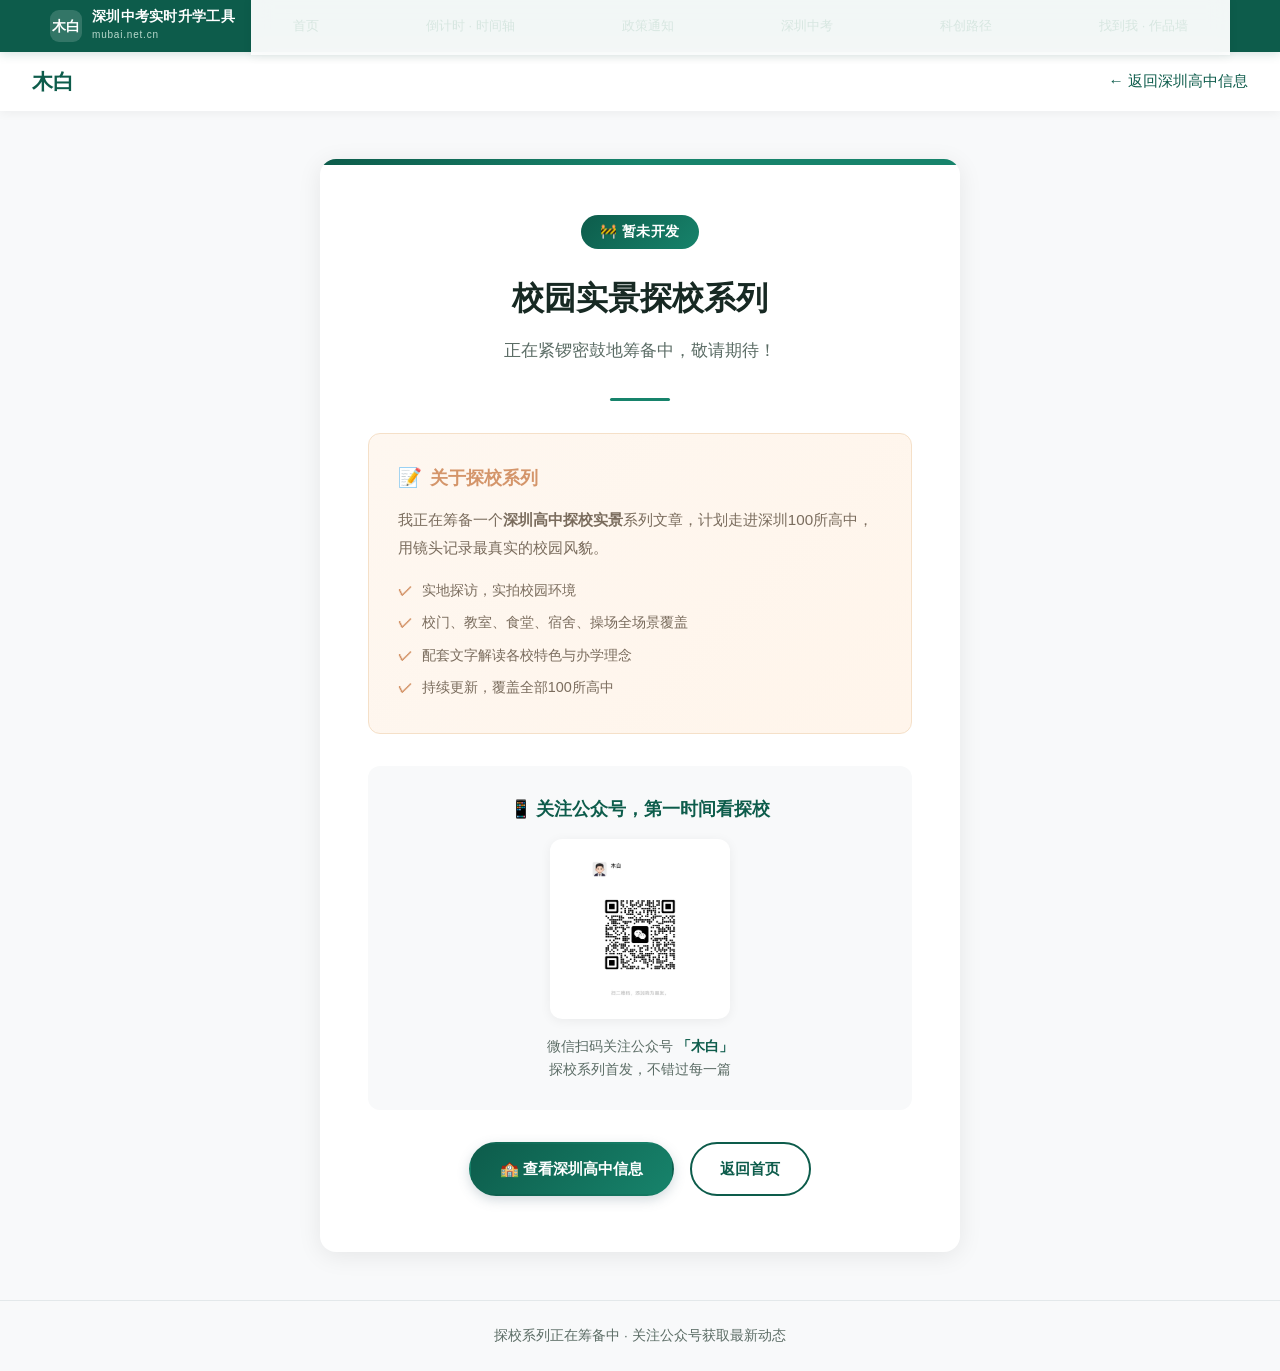
==== commit d08e76cf: "Add files via upload" ====
--- a/campus-gallery/index.html
+++ b/campus-gallery/index.html
@@ -1,342 +1,346 @@
-<!DOCTYPE html>
-<html lang="zh-CN">
-<head>
-<meta charset="UTF-8">
-<meta name="viewport" content="width=device-width, initial-scale=1.0">
-<meta name="description" content="深圳高中校园实景探校系列 - 敬请期待。关注公众号获取深圳100所高中实地探校实拍图文。">
-<meta property="og:title" content="校园实景探校 - 敬请期待 | 木白">
-<meta property="og:description" content="深圳高中校园实景探校系列正在筹备中，关注公众号获取第一手探校实拍图文。">
-<meta property="og:type" content="website">
-<meta property="og:url" content="https://mubai.net.cn/campus-gallery/">
-<meta property="og:image" content="https://mubai.net.cn/avatar.jpg">
-<link rel="canonical" href="https://mubai.net.cn/campus-gallery/">
-<link rel="icon" href="../avatar.jpg" type="image/jpeg">
-<link rel="apple-touch-icon" href="../avatar.jpg">
-<title>校园实景探校 - 敬请期待 | 木白</title>
-<style>
-* { margin: 0; padding: 0; box-sizing: border-box; }
-
-:root {
-    --primary: #4f6d7a;
-    --primary-light: #7a9eab;
-    --accent: #e8a87c;
-    --accent-dark: #d4956a;
-    --bg-light: #f8f9fa;
-    --text-dark: #2c3e50;
-    --text-light: #ecf0f1;
-    --text-muted: #7f8c8d;
-    --card-bg: #ffffff;
-    --border-radius: 16px;
-    --shadow: 0 4px 24px rgba(0, 0, 0, 0.08);
-    --shadow-hover: 0 8px 32px rgba(0, 0, 0, 0.12);
-    --transition: all 0.3s ease;
-}
-
-html { scroll-behavior: smooth; }
-
-body {
-    font-family: -apple-system, BlinkMacSystemFont, "Segoe UI", "PingFang SC", "Hiragino Sans GB", "Microsoft YaHei", sans-serif;
-    background: var(--bg-light);
-    color: var(--text-dark);
-    line-height: 1.6;
-    min-height: 100vh;
-    display: flex;
-    flex-direction: column;
-}
-
-nav {
-    position: sticky;
-    top: 0;
-    width: 100%;
-    background: rgba(255, 255, 255, 0.95);
-    backdrop-filter: blur(10px);
-    box-shadow: 0 2px 10px rgba(0, 0, 0, 0.05);
-    z-index: 100;
-    display: flex;
-    justify-content: space-between;
-    align-items: center;
-    padding: 0.8rem 2rem;
-}
-nav .logo { font-size: 1.3rem; font-weight: 700; color: var(--primary); text-decoration: none; }
-nav .back-btn { text-decoration: none; color: var(--primary); font-size: 0.95rem; font-weight: 500; transition: var(--transition); }
-nav .back-btn:hover { color: var(--accent); }
-
-.main-content {
-    flex: 1;
-    display: flex;
-    align-items: center;
-    justify-content: center;
-    padding: 3rem 1.5rem;
-}
-
-.coming-soon-card {
-    background: var(--card-bg);
-    border-radius: var(--border-radius);
-    box-shadow: var(--shadow);
-    padding: 3.5rem 3rem;
-    max-width: 640px;
-    width: 100%;
-    text-align: center;
-    position: relative;
-    overflow: hidden;
-}
-
-.coming-soon-card::before {
-    content: '';
-    position: absolute;
-    top: 0;
-    left: 0;
-    right: 0;
-    height: 6px;
-    background: linear-gradient(90deg, var(--primary), var(--accent), var(--primary-light));
-}
-
-.badge {
-    display: inline-block;
-    padding: 0.4rem 1.2rem;
-    background: linear-gradient(135deg, var(--primary), var(--primary-light));
-    color: #fff;
-    border-radius: 999px;
-    font-size: 0.85rem;
-    font-weight: 600;
-    margin-bottom: 1.5rem;
-    letter-spacing: 0.5px;
-}
-
-.coming-soon-card h1 {
-    font-size: 2rem;
-    font-weight: 700;
-    color: var(--text-dark);
-    margin-bottom: 0.8rem;
-}
-
-.coming-soon-card .subtitle {
-    font-size: 1.05rem;
-    color: var(--text-muted);
-    margin-bottom: 2rem;
-    line-height: 1.7;
-}
-
-.divider {
-    width: 60px;
-    height: 3px;
-    background: var(--accent);
-    border-radius: 2px;
-    margin: 0 auto 2rem;
-}
-
-.series-intro {
-    background: linear-gradient(135deg, #fef7f0 0%, #fff5eb 100%);
-    border: 1px solid #f5e0c8;
-    border-radius: 12px;
-    padding: 1.8rem;
-    margin-bottom: 2rem;
-    text-align: left;
-}
-
-.series-intro h3 {
-    font-size: 1.15rem;
-    color: var(--accent-dark);
-    margin-bottom: 0.8rem;
-    display: flex;
-    align-items: center;
-    gap: 0.5rem;
-}
-
-.series-intro h3::before {
-    content: '📝';
-    font-size: 1.2rem;
-}
-
-.series-intro p {
-    font-size: 0.95rem;
-    color: #7a6c5d;
-    line-height: 1.8;
-    margin-bottom: 0.6rem;
-}
-
-.series-intro ul {
-    list-style: none;
-    padding: 0;
-    margin-top: 0.8rem;
-}
-
-.series-intro li {
-    font-size: 0.9rem;
-    color: #7a6c5d;
-    padding: 0.3rem 0 0.3rem 1.5rem;
-    position: relative;
-}
-
-.series-intro li::before {
-    content: '✓';
-    position: absolute;
-    left: 0;
-    color: var(--accent-dark);
-    font-weight: 700;
-}
-
-.qr-section {
-    background: var(--bg-light);
-    border-radius: 12px;
-    padding: 1.8rem;
-    margin-bottom: 2rem;
-}
-
-.qr-section h3 {
-    font-size: 1.1rem;
-    color: var(--primary);
-    margin-bottom: 1rem;
-}
-
-.qr-code-wrapper {
-    width: 180px;
-    height: 180px;
-    margin: 0 auto 1rem;
-    background: #fff;
-    border-radius: 12px;
-    padding: 12px;
-    box-shadow: 0 2px 12px rgba(0,0,0,0.06);
-}
-
-.qr-code-wrapper img {
-    width: 100%;
-    height: 100%;
-    object-fit: contain;
-    border-radius: 8px;
-}
-
-.qr-tip {
-    font-size: 0.9rem;
-    color: var(--text-muted);
-}
-
-.qr-tip strong {
-    color: var(--primary);
-    font-weight: 600;
-}
-
-.action-buttons {
-    display: flex;
-    gap: 1rem;
-    justify-content: center;
-    flex-wrap: wrap;
-}
-
-.btn {
-    display: inline-flex;
-    align-items: center;
-    gap: 0.5rem;
-    padding: 0.8rem 1.8rem;
-    border-radius: 999px;
-    font-size: 0.95rem;
-    font-weight: 600;
-    text-decoration: none;
-    transition: var(--transition);
-    cursor: pointer;
-    border: 2px solid transparent;
-}
-
-.btn-primary {
-    background: linear-gradient(135deg, var(--primary), var(--primary-light));
-    color: #fff;
-    box-shadow: 0 4px 12px rgba(79, 109, 122, 0.25);
-}
-
-.btn-primary:hover {
-    transform: translateY(-2px);
-    box-shadow: 0 6px 16px rgba(79, 109, 122, 0.35);
-}
-
-.btn-outline {
-    background: transparent;
-    color: var(--primary);
-    border-color: var(--primary);
-}
-
-.btn-outline:hover {
-    background: var(--primary);
-    color: #fff;
-}
-
-.page-footer {
-    text-align: center;
-    padding: 1.5rem 2rem;
-    color: var(--text-muted);
-    font-size: 0.85rem;
-    border-top: 1px solid #e3e8ea;
-}
-
-@media (max-width: 640px) {
-    .coming-soon-card {
-        padding: 2.5rem 1.5rem;
-    }
-    .coming-soon-card h1 {
-        font-size: 1.6rem;
-    }
-    .series-intro {
-        padding: 1.2rem;
-    }
-    .qr-section {
-        padding: 1.2rem;
-    }
-    .action-buttons {
-        flex-direction: column;
-    }
-    .btn {
-        width: 100%;
-        justify-content: center;
-    }
-}
-</style>
-</head>
-<body>
-
-<nav>
-    <a href="../index.html" class="logo">木白</a>
-    <a href="../shenzhen-high-schools/index.html" class="back-btn">← 返回深圳高中信息</a>
-</nav>
-
-<main class="main-content">
-    <div class="coming-soon-card">
-        <span class="badge">🚧 暂未开发</span>
-        <h1>校园实景探校系列</h1>
-        <p class="subtitle">正在紧锣密鼓地筹备中，敬请期待！</p>
-        <div class="divider"></div>
-
-        <div class="series-intro">
-            <h3>关于探校系列</h3>
-            <p>我正在筹备一个<strong>深圳高中探校实景</strong>系列文章，计划走进深圳100所高中，用镜头记录最真实的校园风貌。</p>
-            <ul>
-                <li>实地探访，实拍校园环境</li>
-                <li>校门、教室、食堂、宿舍、操场全场景覆盖</li>
-                <li>配套文字解读各校特色与办学理念</li>
-                <li>持续更新，覆盖全部100所高中</li>
-            </ul>
-        </div>
-
-        <div class="qr-section">
-            <h3>📱 关注公众号，第一时间看探校</h3>
-            <div class="qr-code-wrapper">
-                <img src="../wechat-qrcode.jpg" alt="微信公众号二维码">
-            </div>
-            <p class="qr-tip">微信扫码关注公众号 <strong>「木白」</strong><br>探校系列首发，不错过每一篇</p>
-        </div>
-
-        <div class="action-buttons">
-            <a href="../shenzhen-high-schools/index.html" class="btn btn-primary">
-                🏫 查看深圳高中信息
-            </a>
-            <a href="../index.html" class="btn btn-outline">
-                返回首页
-            </a>
-        </div>
-    </div>
-</main>
-
-<footer class="page-footer">
-    探校系列正在筹备中 · 关注公众号获取最新动态
-</footer>
-
-</body>
-</html>
+<!DOCTYPE html>
+<html lang="zh-CN">
+<head>
+<meta charset="UTF-8">
+<meta name="viewport" content="width=device-width, initial-scale=1.0">
+<meta name="description" content="深圳高中校园实景探校系列 - 敬请期待。关注公众号获取深圳100所高中实地探校实拍图文。">
+<meta property="og:title" content="校园实景探校 - 敬请期待 | 木白">
+<meta property="og:description" content="深圳高中校园实景探校系列正在筹备中，关注公众号获取第一手探校实拍图文。">
+<meta property="og:type" content="website">
+<meta property="og:url" content="https://mubai.net.cn/campus-gallery/">
+<meta property="og:image" content="https://mubai.net.cn/avatar.jpg">
+<link rel="canonical" href="https://mubai.net.cn/campus-gallery/">
+<link rel="icon" href="../avatar.jpg" type="image/jpeg">
+<link rel="apple-touch-icon" href="../avatar.jpg">
+<title>校园实景探校 - 敬请期待 | 木白</title>
+<style>
+* { margin: 0; padding: 0; box-sizing: border-box; }
+
+:root {
+    --primary: #4f6d7a;
+    --primary-light: #7a9eab;
+    --accent: #e8a87c;
+    --accent-dark: #d4956a;
+    --bg-light: #f8f9fa;
+    --text-dark: #2c3e50;
+    --text-light: #ecf0f1;
+    --text-muted: #7f8c8d;
+    --card-bg: #ffffff;
+    --border-radius: 16px;
+    --shadow: 0 4px 24px rgba(0, 0, 0, 0.08);
+    --shadow-hover: 0 8px 32px rgba(0, 0, 0, 0.12);
+    --transition: all 0.3s ease;
+}
+
+html { scroll-behavior: smooth; }
+
+body {
+    font-family: -apple-system, BlinkMacSystemFont, "Segoe UI", "PingFang SC", "Hiragino Sans GB", "Microsoft YaHei", sans-serif;
+    background: var(--bg-light);
+    color: var(--text-dark);
+    line-height: 1.6;
+    min-height: 100vh;
+    display: flex;
+    flex-direction: column;
+}
+
+nav {
+    position: sticky;
+    top: 0;
+    width: 100%;
+    background: rgba(255, 255, 255, 0.95);
+    backdrop-filter: blur(10px);
+    box-shadow: 0 2px 10px rgba(0, 0, 0, 0.05);
+    z-index: 100;
+    display: flex;
+    justify-content: space-between;
+    align-items: center;
+    padding: 0.8rem 2rem;
+}
+nav .logo { font-size: 1.3rem; font-weight: 700; color: var(--primary); text-decoration: none; }
+nav .back-btn { text-decoration: none; color: var(--primary); font-size: 0.95rem; font-weight: 500; transition: var(--transition); }
+nav .back-btn:hover { color: var(--accent); }
+
+.main-content {
+    flex: 1;
+    display: flex;
+    align-items: center;
+    justify-content: center;
+    padding: 3rem 1.5rem;
+}
+
+.coming-soon-card {
+    background: var(--card-bg);
+    border-radius: var(--border-radius);
+    box-shadow: var(--shadow);
+    padding: 3.5rem 3rem;
+    max-width: 640px;
+    width: 100%;
+    text-align: center;
+    position: relative;
+    overflow: hidden;
+}
+
+.coming-soon-card::before {
+    content: '';
+    position: absolute;
+    top: 0;
+    left: 0;
+    right: 0;
+    height: 6px;
+    background: linear-gradient(90deg, var(--primary), var(--accent), var(--primary-light));
+}
+
+.badge {
+    display: inline-block;
+    padding: 0.4rem 1.2rem;
+    background: linear-gradient(135deg, var(--primary), var(--primary-light));
+    color: #fff;
+    border-radius: 999px;
+    font-size: 0.85rem;
+    font-weight: 600;
+    margin-bottom: 1.5rem;
+    letter-spacing: 0.5px;
+}
+
+.coming-soon-card h1 {
+    font-size: 2rem;
+    font-weight: 700;
+    color: var(--text-dark);
+    margin-bottom: 0.8rem;
+}
+
+.coming-soon-card .subtitle {
+    font-size: 1.05rem;
+    color: var(--text-muted);
+    margin-bottom: 2rem;
+    line-height: 1.7;
+}
+
+.divider {
+    width: 60px;
+    height: 3px;
+    background: var(--accent);
+    border-radius: 2px;
+    margin: 0 auto 2rem;
+}
+
+.series-intro {
+    background: linear-gradient(135deg, #fef7f0 0%, #fff5eb 100%);
+    border: 1px solid #f5e0c8;
+    border-radius: 12px;
+    padding: 1.8rem;
+    margin-bottom: 2rem;
+    text-align: left;
+}
+
+.series-intro h3 {
+    font-size: 1.15rem;
+    color: var(--accent-dark);
+    margin-bottom: 0.8rem;
+    display: flex;
+    align-items: center;
+    gap: 0.5rem;
+}
+
+.series-intro h3::before {
+    content: '📝';
+    font-size: 1.2rem;
+}
+
+.series-intro p {
+    font-size: 0.95rem;
+    color: #7a6c5d;
+    line-height: 1.8;
+    margin-bottom: 0.6rem;
+}
+
+.series-intro ul {
+    list-style: none;
+    padding: 0;
+    margin-top: 0.8rem;
+}
+
+.series-intro li {
+    font-size: 0.9rem;
+    color: #7a6c5d;
+    padding: 0.3rem 0 0.3rem 1.5rem;
+    position: relative;
+}
+
+.series-intro li::before {
+    content: '✓';
+    position: absolute;
+    left: 0;
+    color: var(--accent-dark);
+    font-weight: 700;
+}
+
+.qr-section {
+    background: var(--bg-light);
+    border-radius: 12px;
+    padding: 1.8rem;
+    margin-bottom: 2rem;
+}
+
+.qr-section h3 {
+    font-size: 1.1rem;
+    color: var(--primary);
+    margin-bottom: 1rem;
+}
+
+.qr-code-wrapper {
+    width: 180px;
+    height: 180px;
+    margin: 0 auto 1rem;
+    background: #fff;
+    border-radius: 12px;
+    padding: 12px;
+    box-shadow: 0 2px 12px rgba(0,0,0,0.06);
+}
+
+.qr-code-wrapper img {
+    width: 100%;
+    height: 100%;
+    object-fit: contain;
+    border-radius: 8px;
+}
+
+.qr-tip {
+    font-size: 0.9rem;
+    color: var(--text-muted);
+}
+
+.qr-tip strong {
+    color: var(--primary);
+    font-weight: 600;
+}
+
+.action-buttons {
+    display: flex;
+    gap: 1rem;
+    justify-content: center;
+    flex-wrap: wrap;
+}
+
+.btn {
+    display: inline-flex;
+    align-items: center;
+    gap: 0.5rem;
+    padding: 0.8rem 1.8rem;
+    border-radius: 999px;
+    font-size: 0.95rem;
+    font-weight: 600;
+    text-decoration: none;
+    transition: var(--transition);
+    cursor: pointer;
+    border: 2px solid transparent;
+}
+
+.btn-primary {
+    background: linear-gradient(135deg, var(--primary), var(--primary-light));
+    color: #fff;
+    box-shadow: 0 4px 12px rgba(79, 109, 122, 0.25);
+}
+
+.btn-primary:hover {
+    transform: translateY(-2px);
+    box-shadow: 0 6px 16px rgba(79, 109, 122, 0.35);
+}
+
+.btn-outline {
+    background: transparent;
+    color: var(--primary);
+    border-color: var(--primary);
+}
+
+.btn-outline:hover {
+    background: var(--primary);
+    color: #fff;
+}
+
+.page-footer {
+    text-align: center;
+    padding: 1.5rem 2rem;
+    color: var(--text-muted);
+    font-size: 0.85rem;
+    border-top: 1px solid #e3e8ea;
+}
+
+@media (max-width: 640px) {
+    .coming-soon-card {
+        padding: 2.5rem 1.5rem;
+    }
+    .coming-soon-card h1 {
+        font-size: 1.6rem;
+    }
+    .series-intro {
+        padding: 1.2rem;
+    }
+    .qr-section {
+        padding: 1.2rem;
+    }
+    .action-buttons {
+        flex-direction: column;
+    }
+    .btn {
+        width: 100%;
+        justify-content: center;
+    }
+}
+</style>
+<link rel="stylesheet" href="../assets/css/site.css">
+</head>
+<body>
+<header class="mb-sitebar"><div class="mb-inner"><a class="mb-brand" href="../index.html"><span class="mb-logo">木白</span><span class="mb-bt"><strong>深圳中考实时升学工具</strong><small>mubai.net.cn</small></span></a><nav class="mb-nav" aria-label="主导航"><a href="../index.html">首页</a><a href="../index.html#timeline">倒计时 · 时间轴</a><a href="../index.html#policy">政策通知</a><a href="../index.html#zhongkao">深圳中考</a><a href="../index.html#tech">科创路径</a><a href="../index.html#findme">找到我 · 作品墙</a></nav></div></header>
+
+
+<nav>
+    <a href="../index.html" class="logo">木白</a>
+    <a href="../shenzhen-high-schools/index.html" class="back-btn">← 返回深圳高中信息</a>
+</nav>
+
+<main class="main-content">
+    <div class="coming-soon-card">
+        <span class="badge">🚧 暂未开发</span>
+        <h1>校园实景探校系列</h1>
+        <p class="subtitle">正在紧锣密鼓地筹备中，敬请期待！</p>
+        <div class="divider"></div>
+
+        <div class="series-intro">
+            <h3>关于探校系列</h3>
+            <p>我正在筹备一个<strong>深圳高中探校实景</strong>系列文章，计划走进深圳100所高中，用镜头记录最真实的校园风貌。</p>
+            <ul>
+                <li>实地探访，实拍校园环境</li>
+                <li>校门、教室、食堂、宿舍、操场全场景覆盖</li>
+                <li>配套文字解读各校特色与办学理念</li>
+                <li>持续更新，覆盖全部100所高中</li>
+            </ul>
+        </div>
+
+        <div class="qr-section">
+            <h3>📱 关注公众号，第一时间看探校</h3>
+            <div class="qr-code-wrapper">
+                <img src="../wechat-qrcode.jpg" alt="微信公众号二维码">
+            </div>
+            <p class="qr-tip">微信扫码关注公众号 <strong>「木白」</strong><br>探校系列首发，不错过每一篇</p>
+        </div>
+
+        <div class="action-buttons">
+            <a href="../shenzhen-high-schools/index.html" class="btn btn-primary">
+                🏫 查看深圳高中信息
+            </a>
+            <a href="../index.html" class="btn btn-outline">
+                返回首页
+            </a>
+        </div>
+    </div>
+</main>
+
+<footer class="page-footer">
+    探校系列正在筹备中 · 关注公众号获取最新动态
+</footer>
+
+<script src="../assets/js/site.js" defer></script>
+</body>
+</html>
--- a/assets/css/site.css
+++ b/assets/css/site.css
@@ -0,0 +1,81 @@
+/* ============================================================
+   木白 · 深圳中考实时升学工具 · 全站统一风格 v1
+   说明：本文件在所有页面 <style> 之后加载，
+   用于提供统一的顶栏、字体与配色变量，并把固定目录/吸顶导航下移，
+   避免被顶部统一导航遮挡。不改动各页正文数据与版式。
+   ============================================================ */
+
+:root{
+  --mb-green:#0d5c4b;
+  --mb-green2:#17836b;
+  --mb-soft:#e7f2ed;
+  --mb-gold:#aa7b2f;
+  --mb-ink:#172923;
+  --mb-sub:#5b6c65;
+  --mb-line:#dce5df;
+  --mb-font:-apple-system,BlinkMacSystemFont,"Segoe UI","PingFang SC","Hiragino Sans GB","Microsoft YaHei",sans-serif;
+
+  /* 覆盖各页原有主色变量，使使用变量的元素统一为木白绿 */
+  --primary:#0d5c4b;
+  --primary-light:#17836b;
+  --accent:#17836b;
+  --bg-dark:#173f34;
+  --text-dark:#172923;
+  --text-muted:#5b6c65;
+}
+
+html{ -webkit-text-size-adjust:100%; }
+
+/* 统一字体；为固定顶栏预留高度 */
+body{
+  font-family:var(--mb-font) !important;
+  padding-top:52px !important;
+}
+
+/* ---------- 统一顶栏 ---------- */
+.mb-sitebar{
+  position:fixed; top:0; left:0; right:0; height:52px; z-index:500;
+  background:var(--mb-green); color:#fff;
+  display:flex; align-items:center;
+  box-shadow:0 2px 10px rgba(13,92,75,.18);
+}
+.mb-inner{
+  width:min(1180px, calc(100% - 32px)); margin:0 auto;
+  display:flex; align-items:center; justify-content:space-between; gap:16px;
+}
+.mb-brand{ display:flex; align-items:center; gap:10px; text-decoration:none; color:#fff; flex:none; }
+.mb-logo{
+  width:32px; height:32px; border-radius:9px;
+  background:rgba(255,255,255,.16); color:#fff;
+  display:grid; place-items:center; font-weight:700; font-size:14px;
+}
+.mb-bt strong{ display:block; font-size:14px; line-height:1.1; letter-spacing:.02em; }
+.mb-bt small{ display:block; font-size:10px; color:#b9d9cd; letter-spacing:.08em; margin-top:2px; }
+.mb-nav{ display:flex; gap:2px; overflow:auto; scrollbar-width:none; }
+.mb-nav::-webkit-scrollbar{ display:none; }
+.mb-nav a{
+  white-space:nowrap; color:#d7e7e1; font-size:13px; padding:6px 10px;
+  border-radius:7px; text-decoration:none; transition:background .15s,color .15s;
+}
+.mb-nav a:hover, .mb-nav a.active{ background:rgba(255,255,255,.14); color:#fff; }
+
+/* ---------- 让固定元素避开顶栏 ---------- */
+.page-toc{ top:52px !important; height:calc(100vh - 52px) !important; }
+nav:not(.page-toc){ top:52px !important; }
+.nav-bar{ top:52px !important; }
+
+/* ---------- 回到顶部 ---------- */
+.mb-totop{
+  position:fixed; right:18px; bottom:18px; z-index:600;
+  width:42px; height:42px; border-radius:50%;
+  background:var(--mb-green); color:#fff; border:none; cursor:pointer;
+  font-size:18px; line-height:1;
+  box-shadow:0 4px 14px rgba(13,92,75,.3);
+  display:none; align-items:center; justify-content:center;
+}
+.mb-totop.show{ display:flex; }
+
+@media (max-width:640px){
+  .mb-bt small{ display:none; }
+  .mb-nav a{ font-size:12px; padding:5px 8px; }
+}
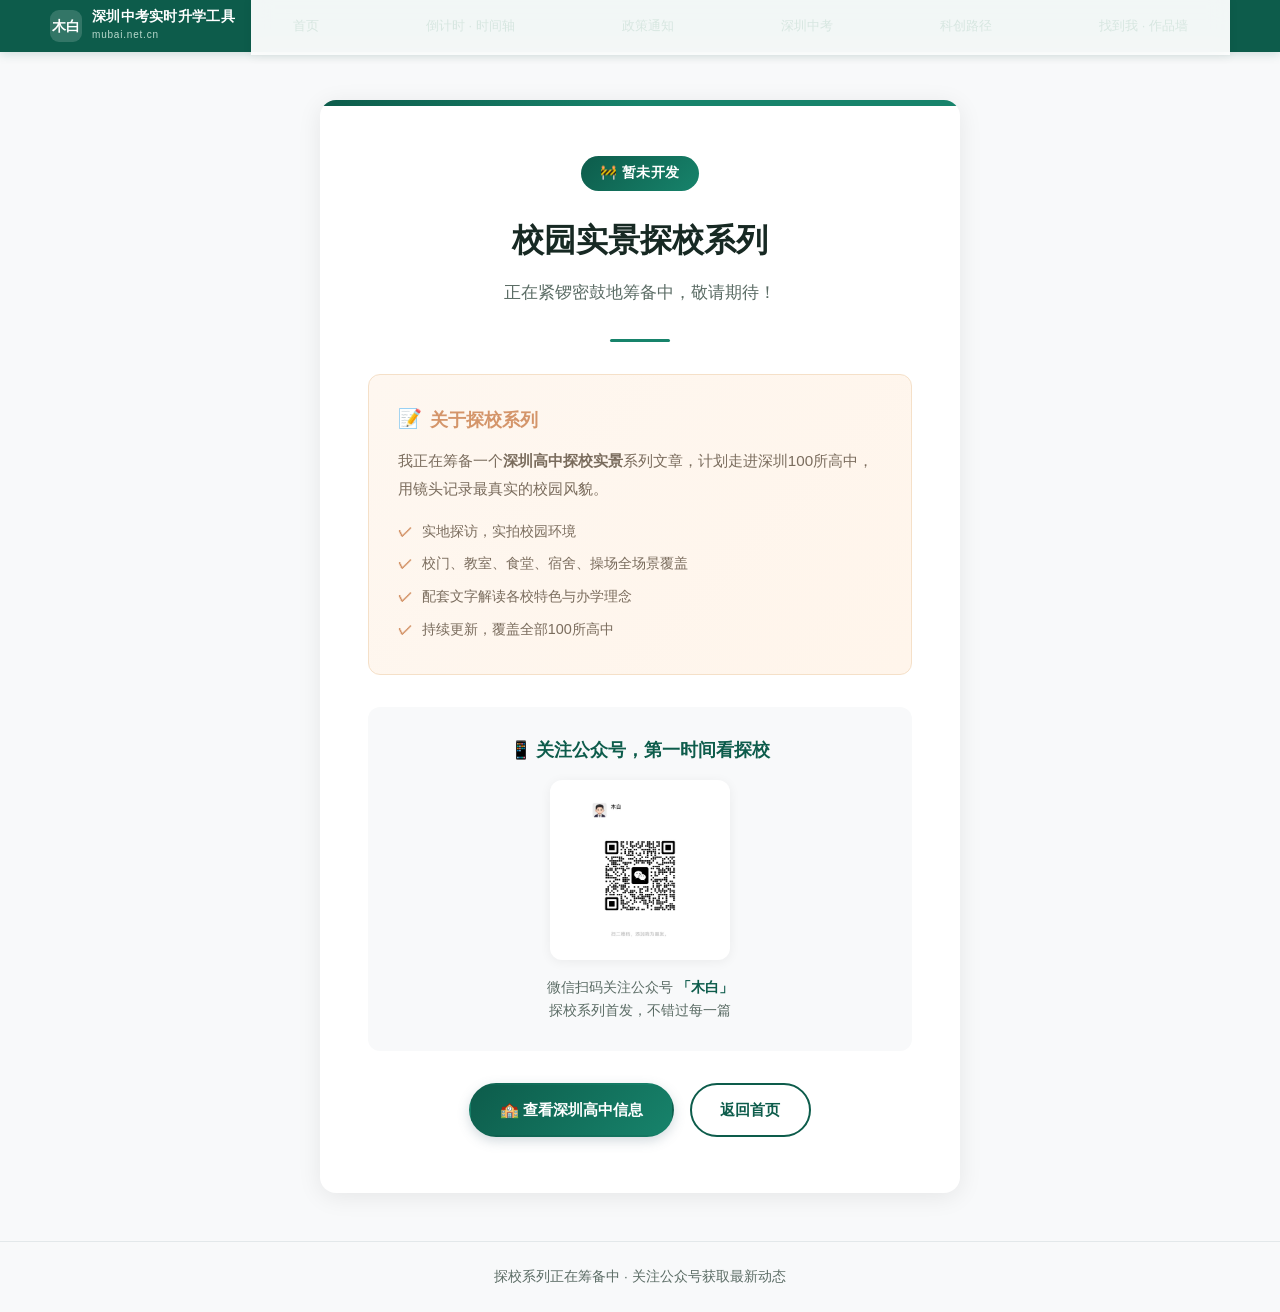
==== commit 51a06ae2: "Add files via upload" ====
--- a/campus-gallery/index.html
+++ b/campus-gallery/index.html
@@ -57,10 +57,6 @@
     align-items: center;
     padding: 0.8rem 2rem;
 }
-nav .logo { font-size: 1.3rem; font-weight: 700; color: var(--primary); text-decoration: none; }
-nav .back-btn { text-decoration: none; color: var(--primary); font-size: 0.95rem; font-weight: 500; transition: var(--transition); }
-nav .back-btn:hover { color: var(--accent); }
-
 .main-content {
     flex: 1;
     display: flex;
@@ -295,11 +291,6 @@
 <header class="mb-sitebar"><div class="mb-inner"><a class="mb-brand" href="../index.html"><span class="mb-logo">木白</span><span class="mb-bt"><strong>深圳中考实时升学工具</strong><small>mubai.net.cn</small></span></a><nav class="mb-nav" aria-label="主导航"><a href="../index.html">首页</a><a href="../index.html#timeline">倒计时 · 时间轴</a><a href="../index.html#policy">政策通知</a><a href="../index.html#zhongkao">深圳中考</a><a href="../index.html#tech">科创路径</a><a href="../index.html#findme">找到我 · 作品墙</a></nav></div></header>
 
 
-<nav>
-    <a href="../index.html" class="logo">木白</a>
-    <a href="../shenzhen-high-schools/index.html" class="back-btn">← 返回深圳高中信息</a>
-</nav>
-
 <main class="main-content">
     <div class="coming-soon-card">
         <span class="badge">🚧 暂未开发</span>
--- a/assets/css/site.css
+++ b/assets/css/site.css
@@ -51,7 +51,7 @@
 }
 .mb-bt strong{ display:block; font-size:14px; line-height:1.1; letter-spacing:.02em; }
 .mb-bt small{ display:block; font-size:10px; color:#b9d9cd; letter-spacing:.08em; margin-top:2px; }
-.mb-nav{ display:flex; gap:2px; overflow:auto; scrollbar-width:none; }
+.mb-nav{ display:flex; gap:2px; overflow-x:auto; overflow-y:hidden; scrollbar-width:none; min-width:0; -webkit-overflow-scrolling:touch; }
 .mb-nav::-webkit-scrollbar{ display:none; }
 .mb-nav a{
   white-space:nowrap; color:#d7e7e1; font-size:13px; padding:6px 10px;
@@ -77,5 +77,9 @@
 
 @media (max-width:640px){
   .mb-bt small{ display:none; }
+  .mb-bt strong{ font-size:13px; }
   .mb-nav a{ font-size:12px; padding:5px 8px; }
 }
+@media (max-width:430px){
+  .mb-bt{ display:none; }
+}
